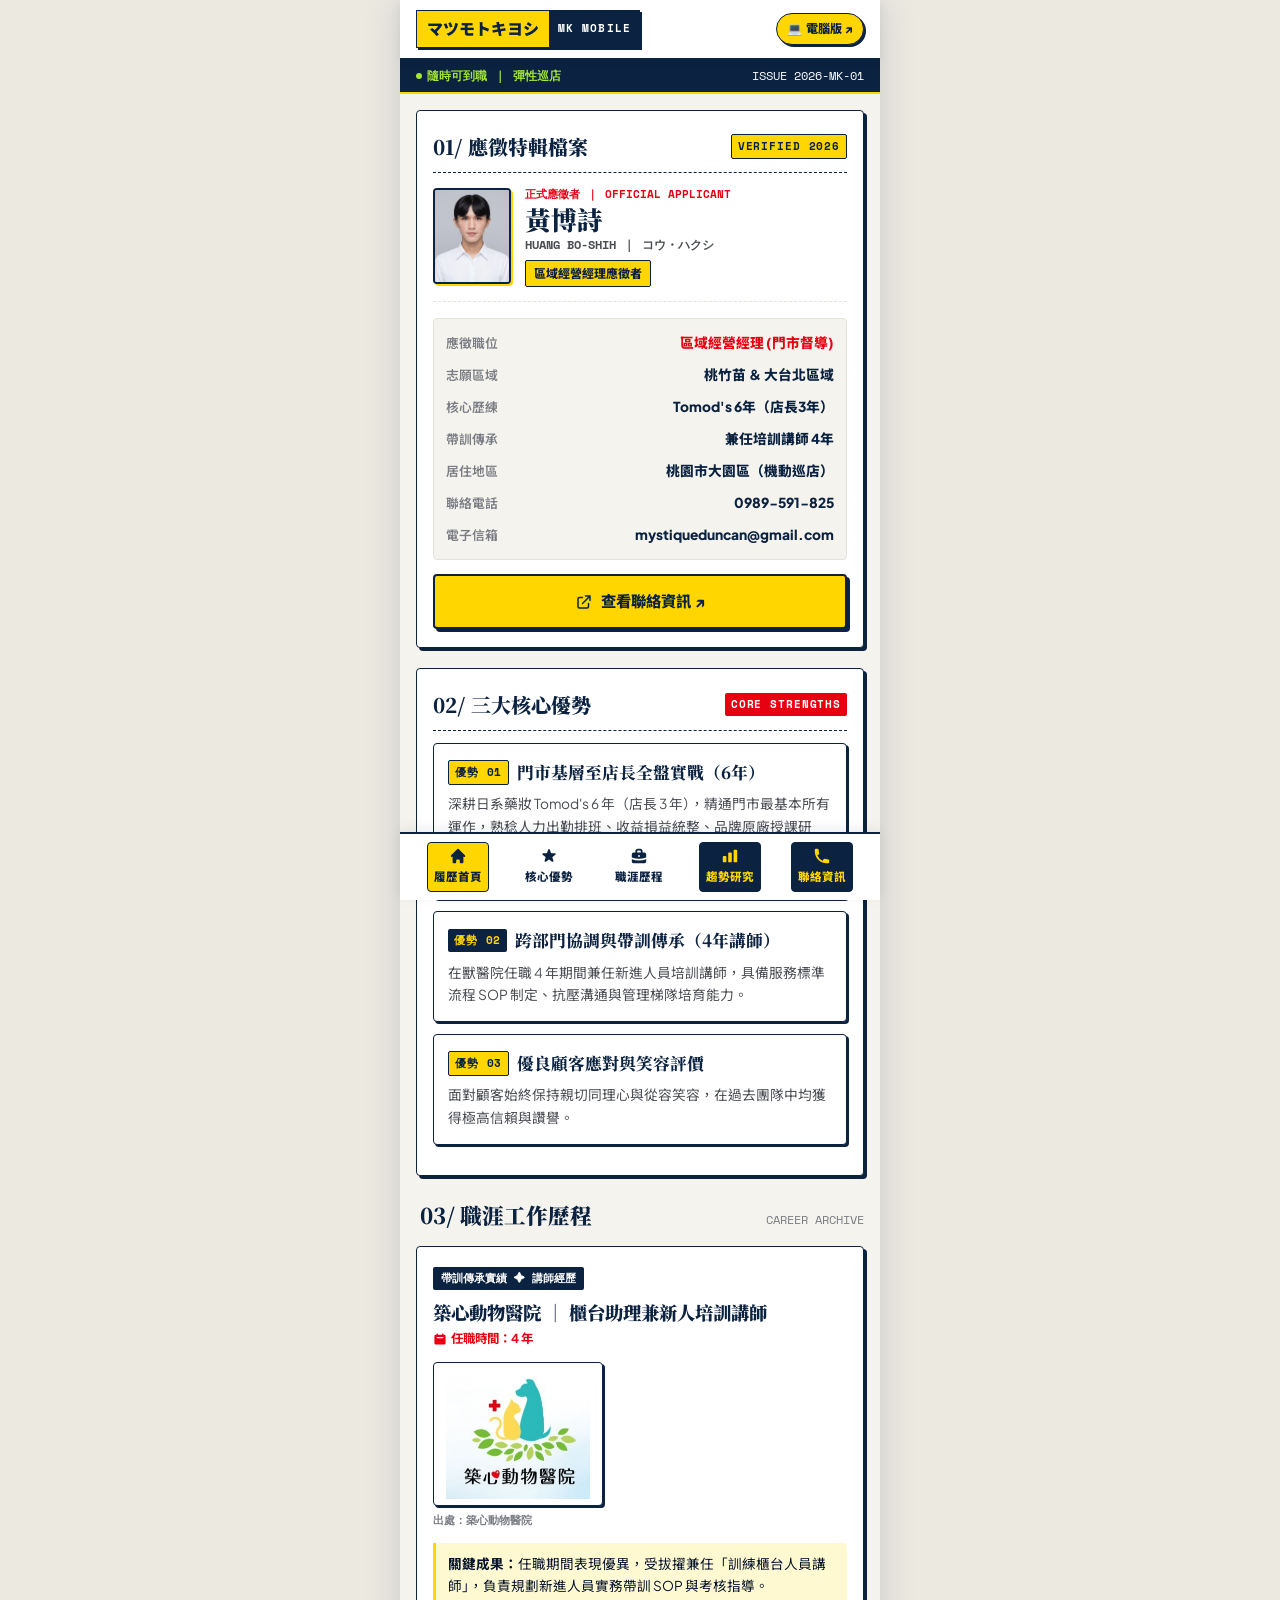
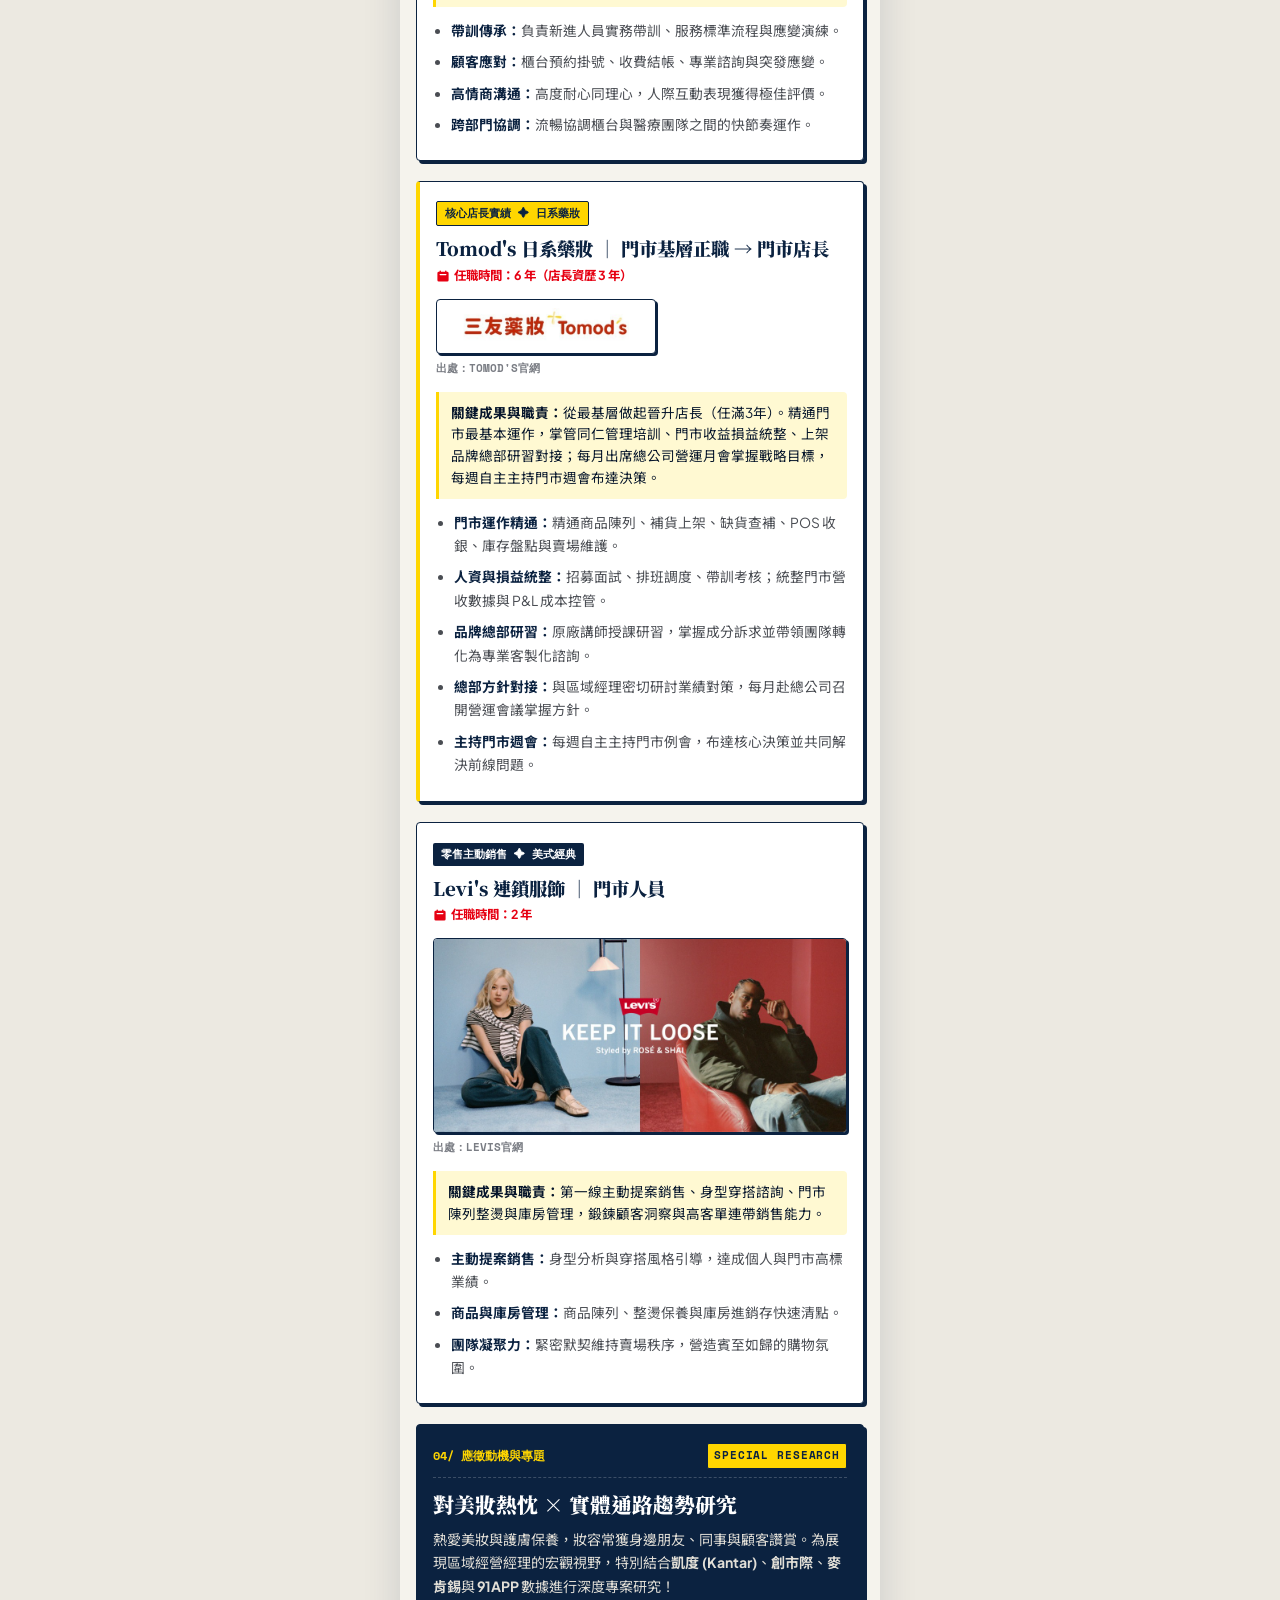
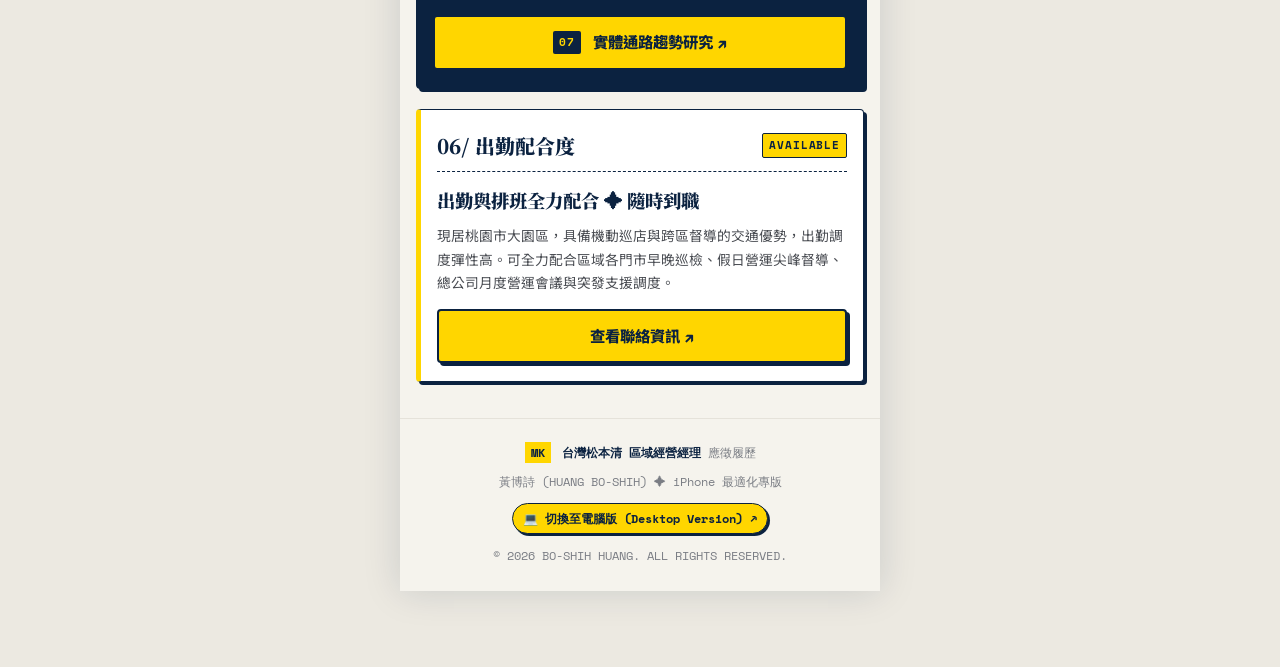
==== mobile/index.html @ 8788df4a "Add Tomod's image with attribution, complete iPhone mobile site with mutual switchers, and full resp" ====
<!DOCTYPE html>
<html lang="zh-TW">
<head>
  <meta charset="UTF-8">
  <meta http-equiv="refresh" content="0; url=../mobile.html">
  <script>window.location.replace('../mobile.html');</script>
  <title>正在轉跳至手機版...</title>
</head>
<body style="font-family: sans-serif; text-align: center; padding-top: 50px;">
  <p>正在前往松本清 區域經營經理 應徵專刊（手機版）...</p>
  <p><a href="../mobile.html">如未自動轉跳請點此</a></p>
</body>
</html>
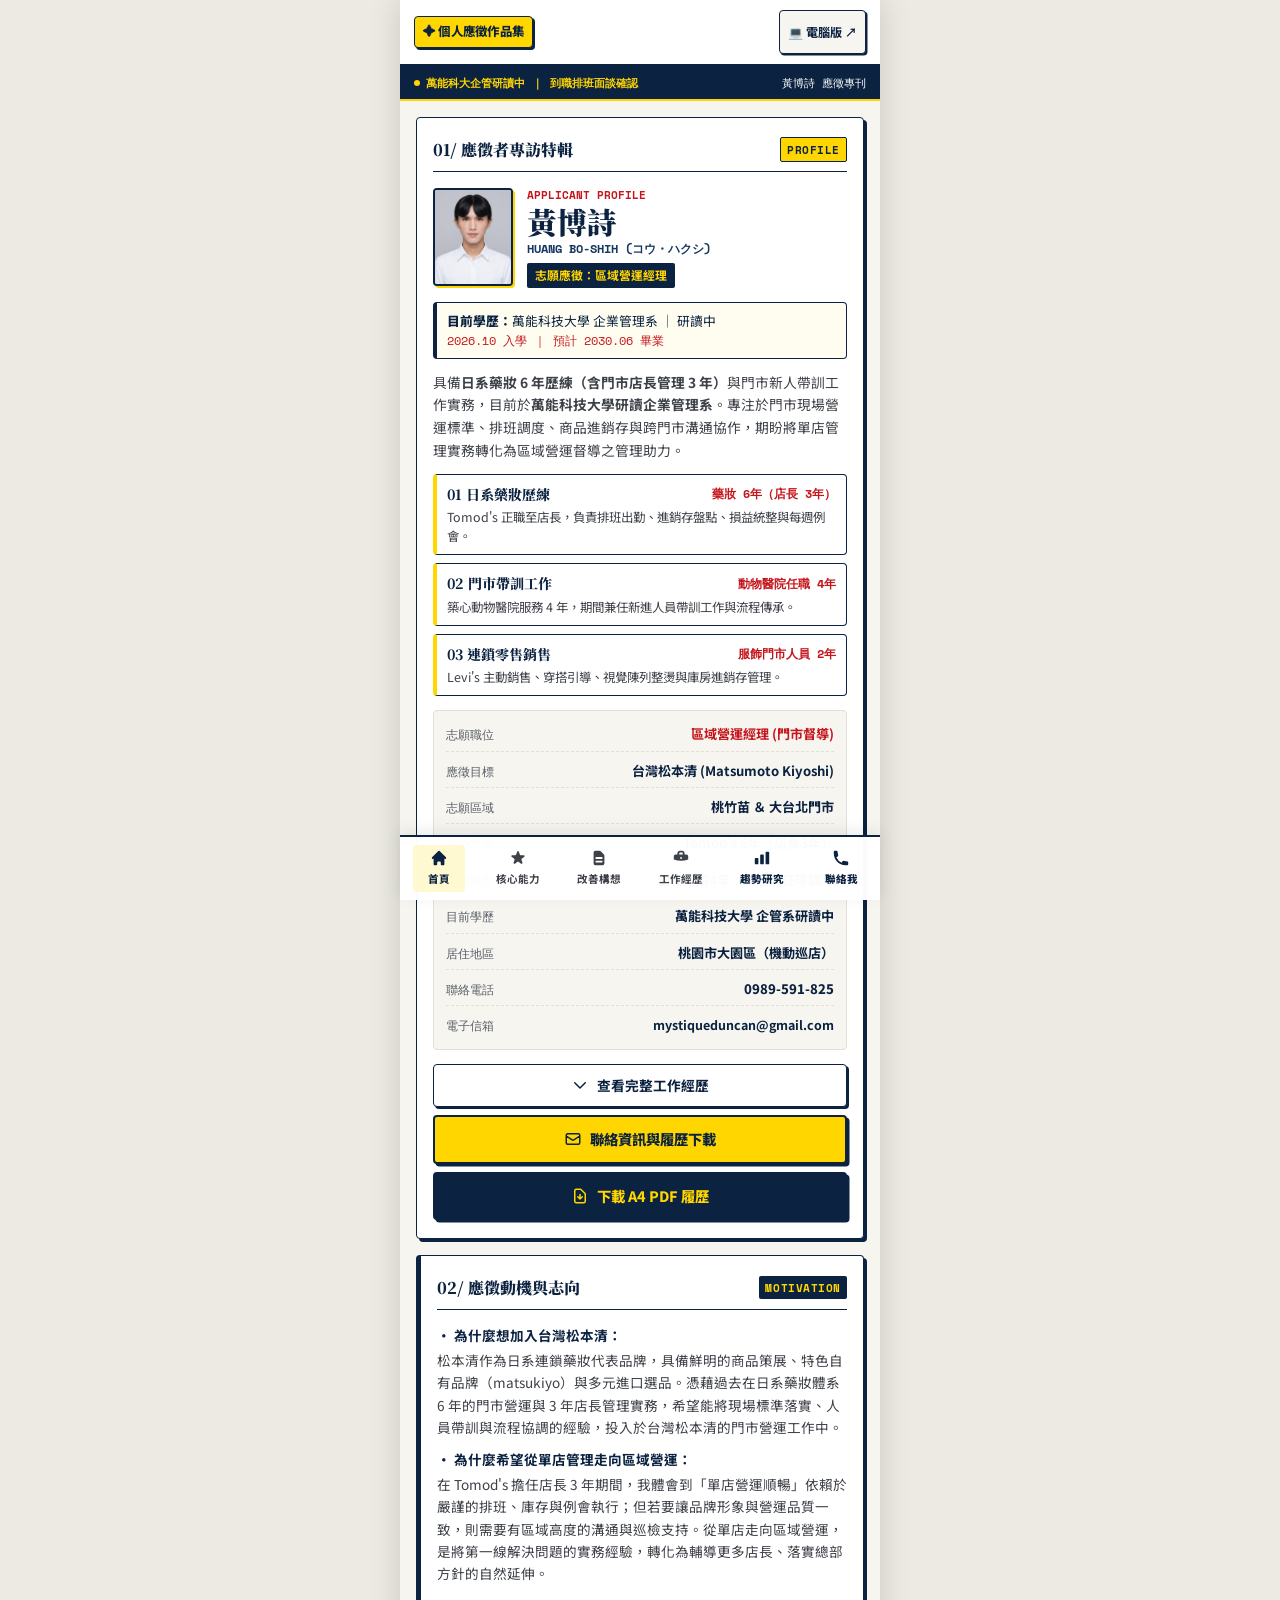
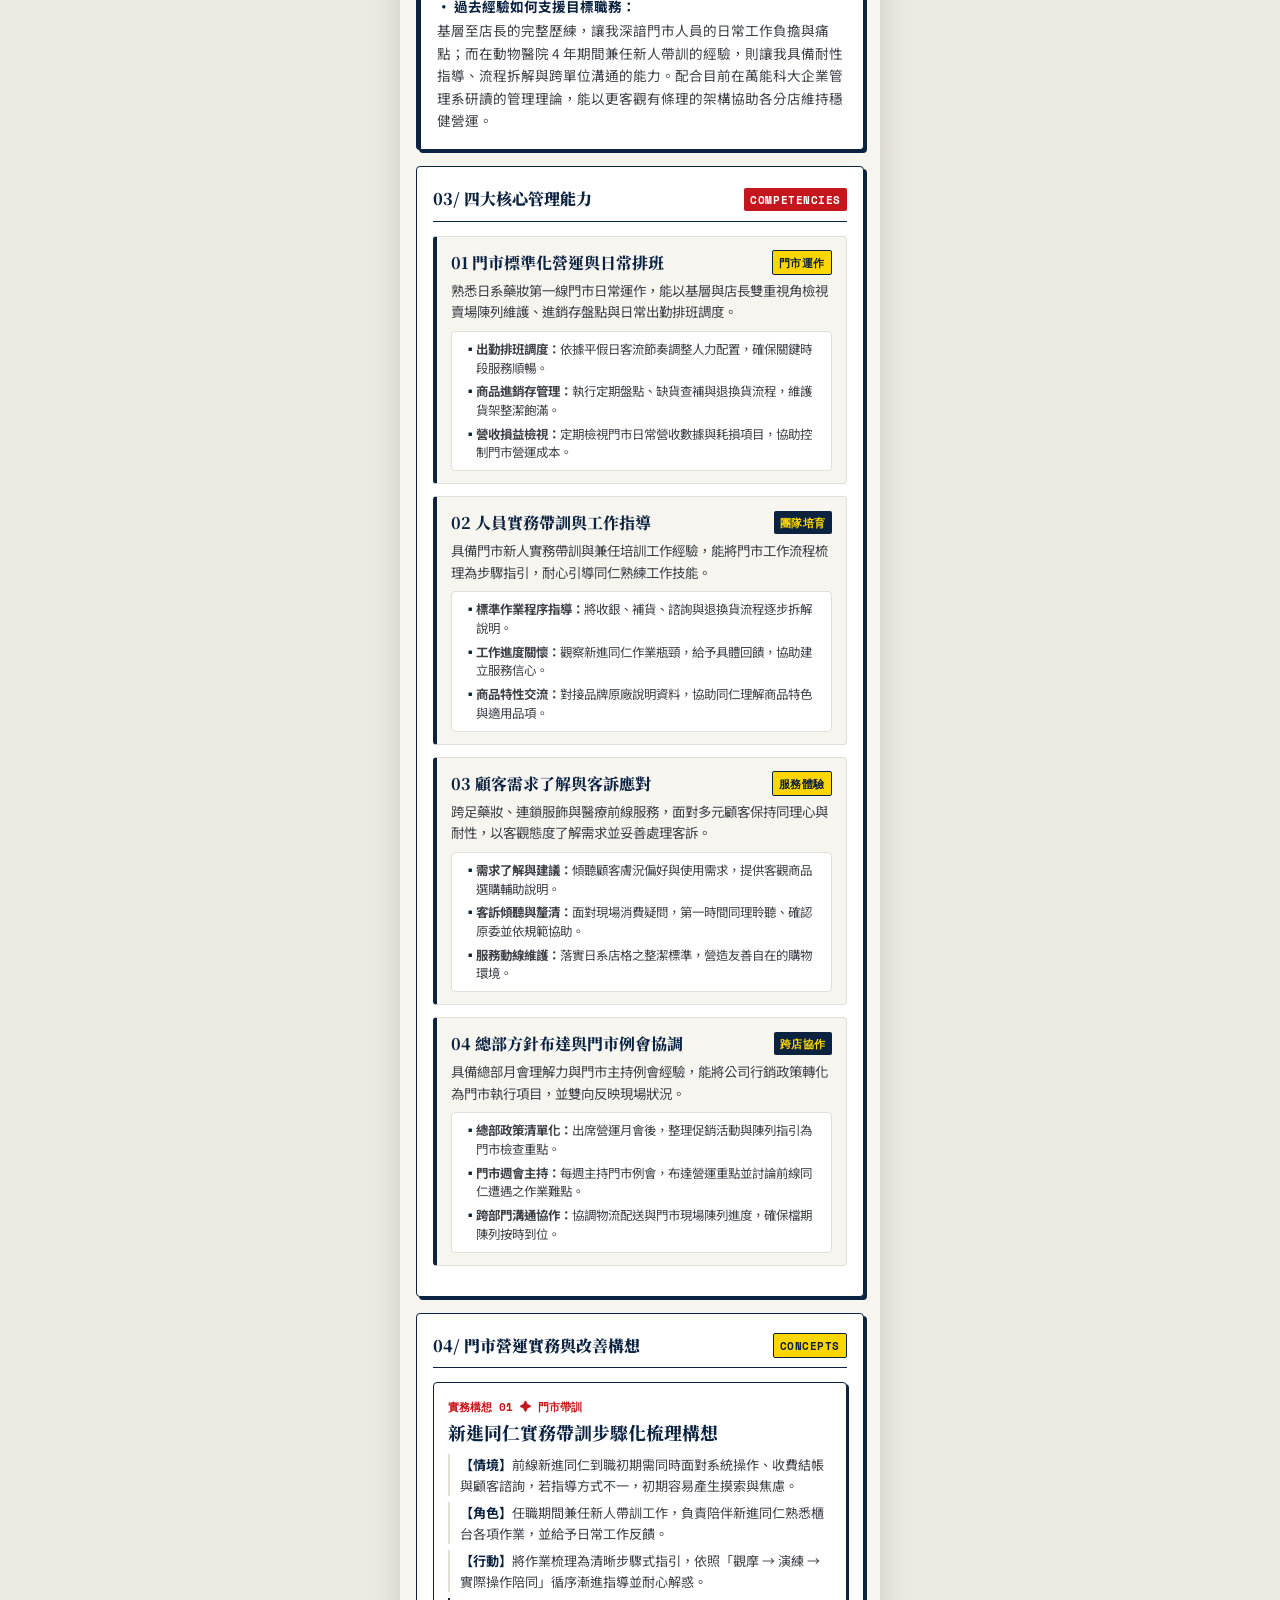
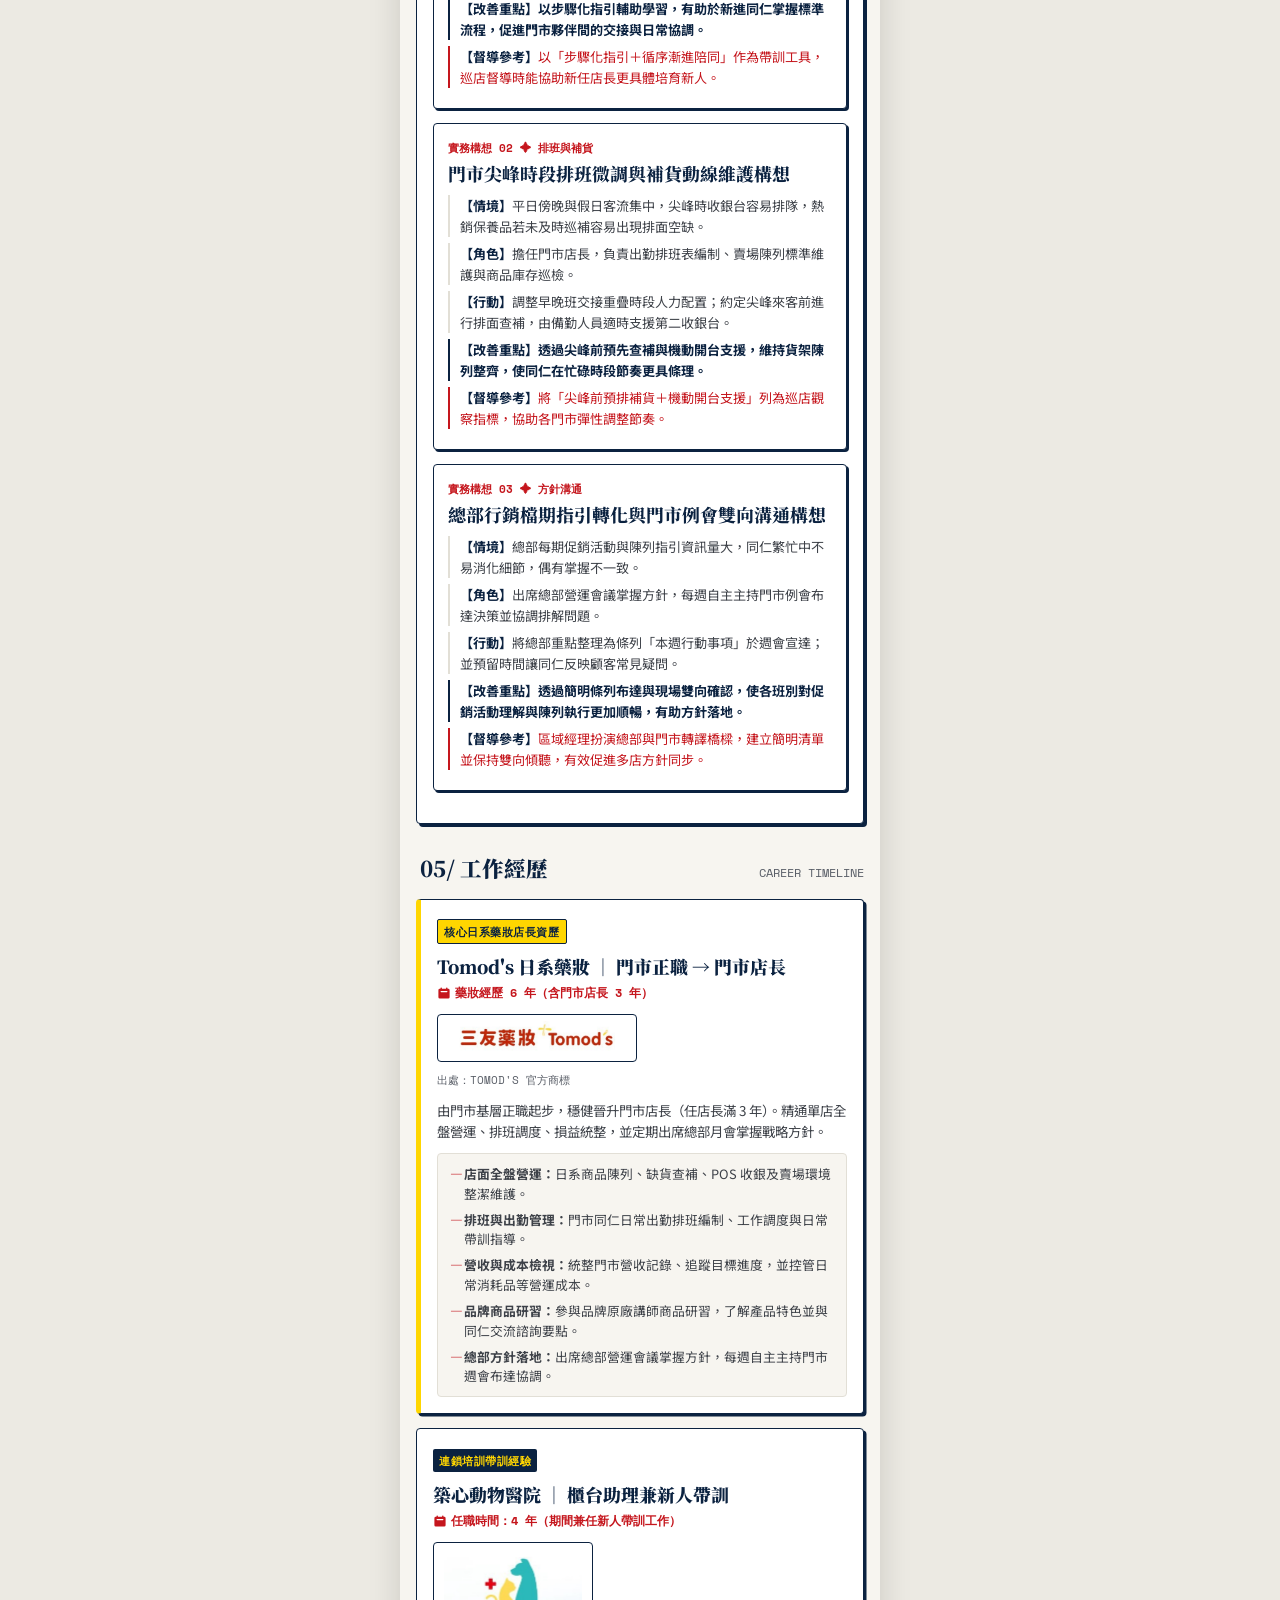
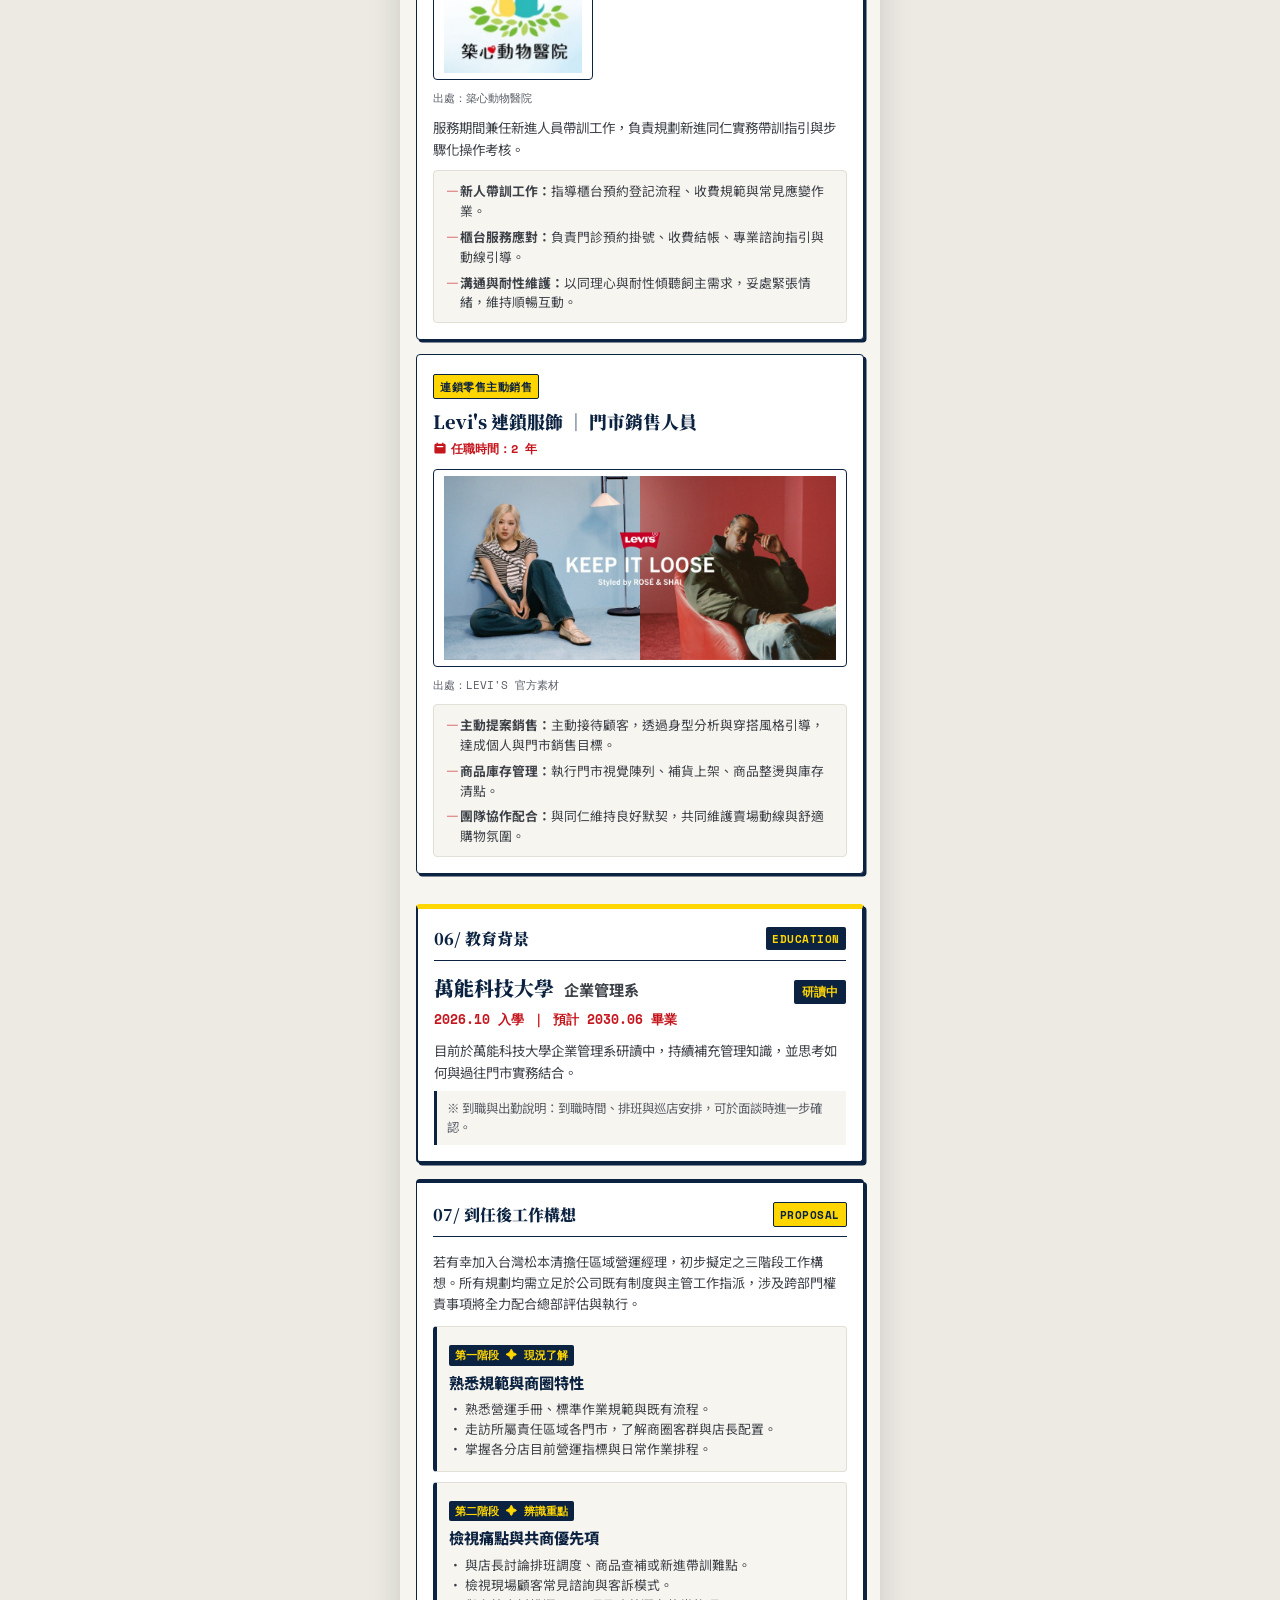
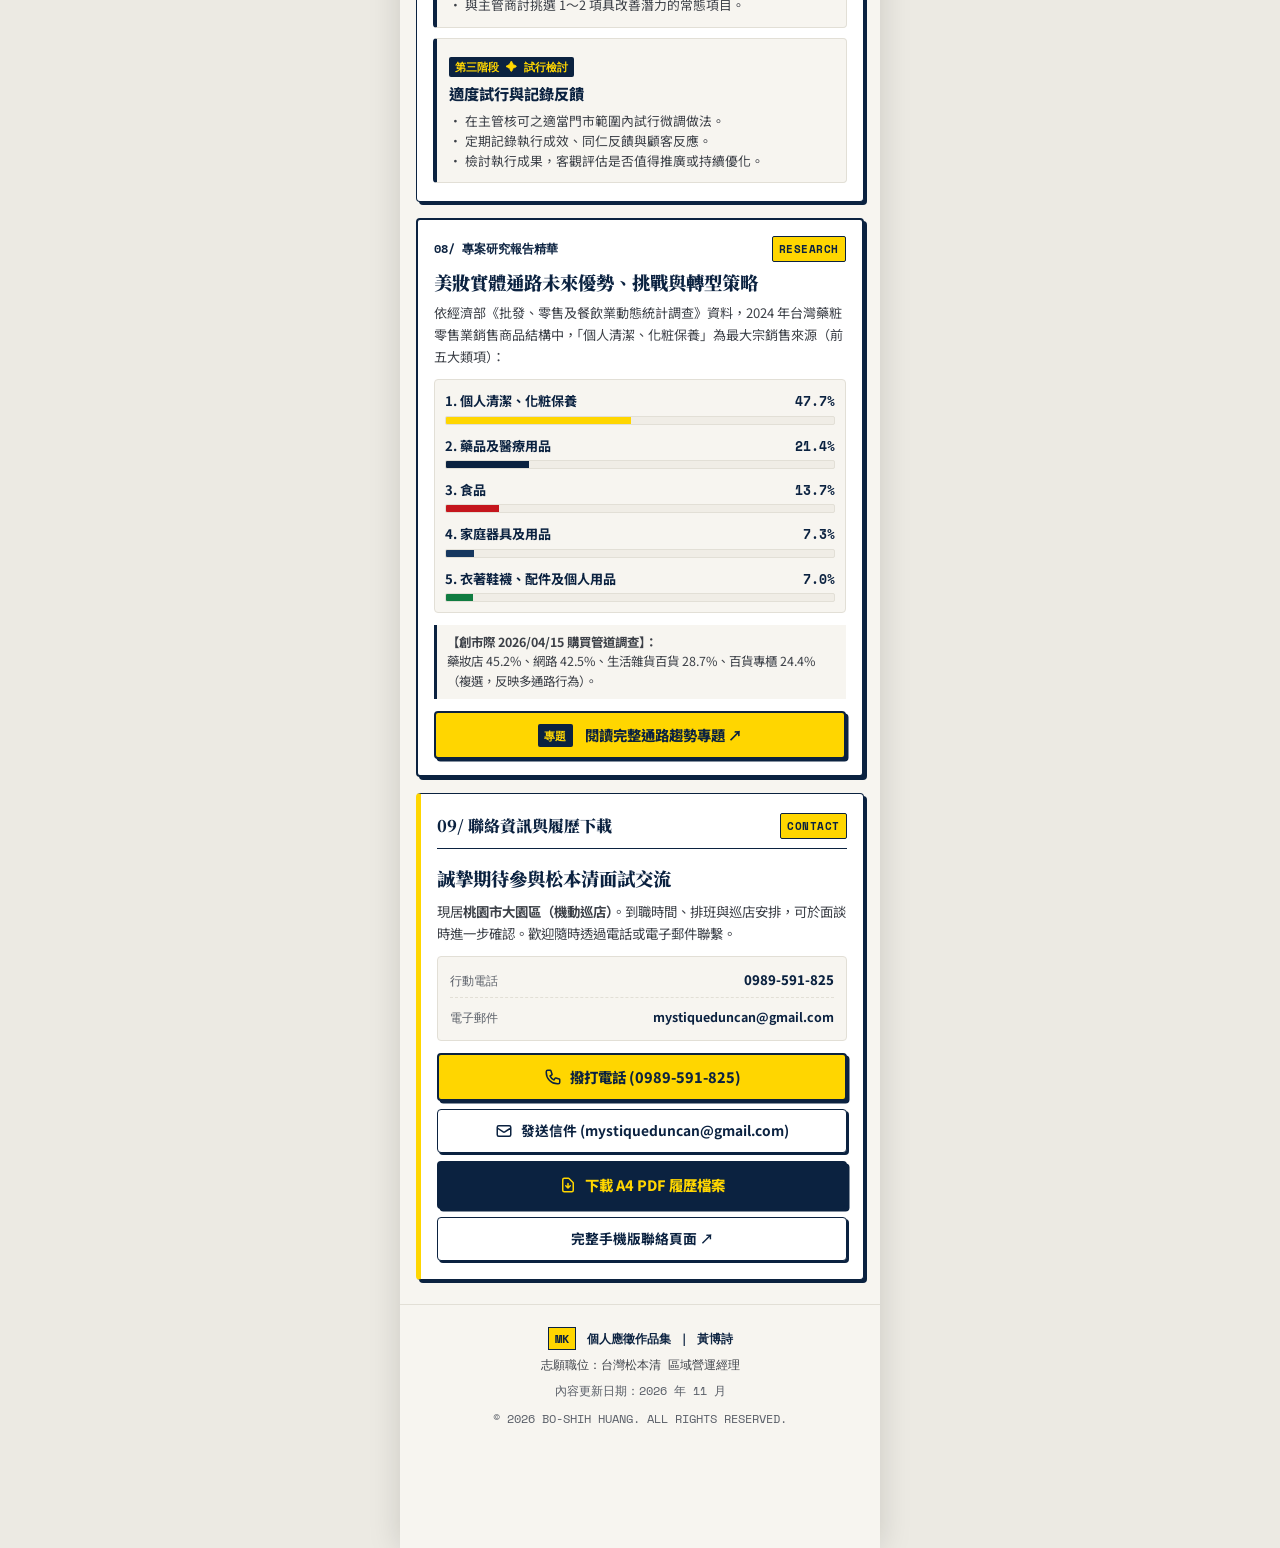
==== commit db9dbfff: "Improve resume site quality with verified facts and responsive audits" ====
--- a/mobile/index.html
+++ b/mobile/index.html
@@ -5,6 +5,8 @@
   <meta http-equiv="refresh" content="0; url=../mobile.html">
   <script>window.location.replace('../mobile.html');</script>
   <title>正在轉跳至手機版...</title>
+  <meta name="viewport" content="width=device-width, initial-scale=1.0">
+  <meta name="robots" content="noindex,follow">
 </head>
 <body style="font-family: sans-serif; text-align: center; padding-top: 50px;">
   <p>正在前往松本清 區域經營經理 應徵專刊（手機版）...</p>
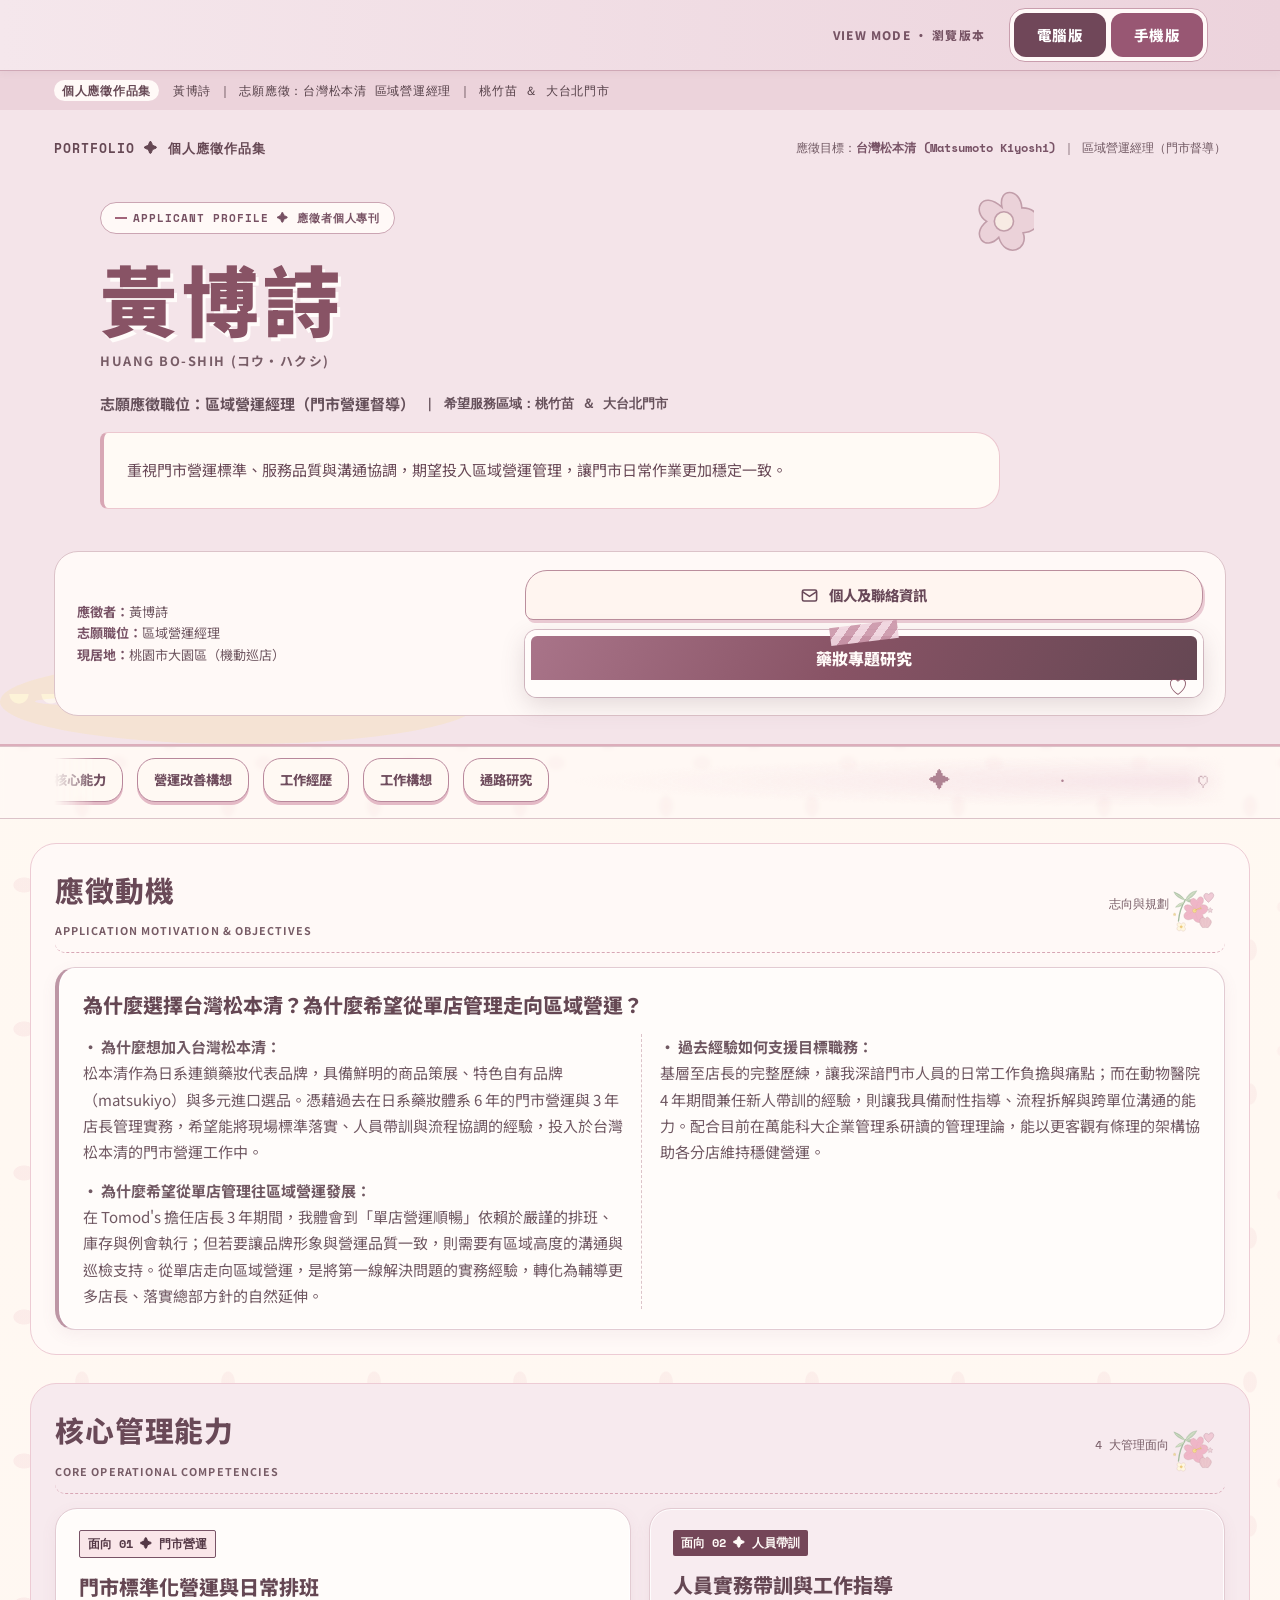
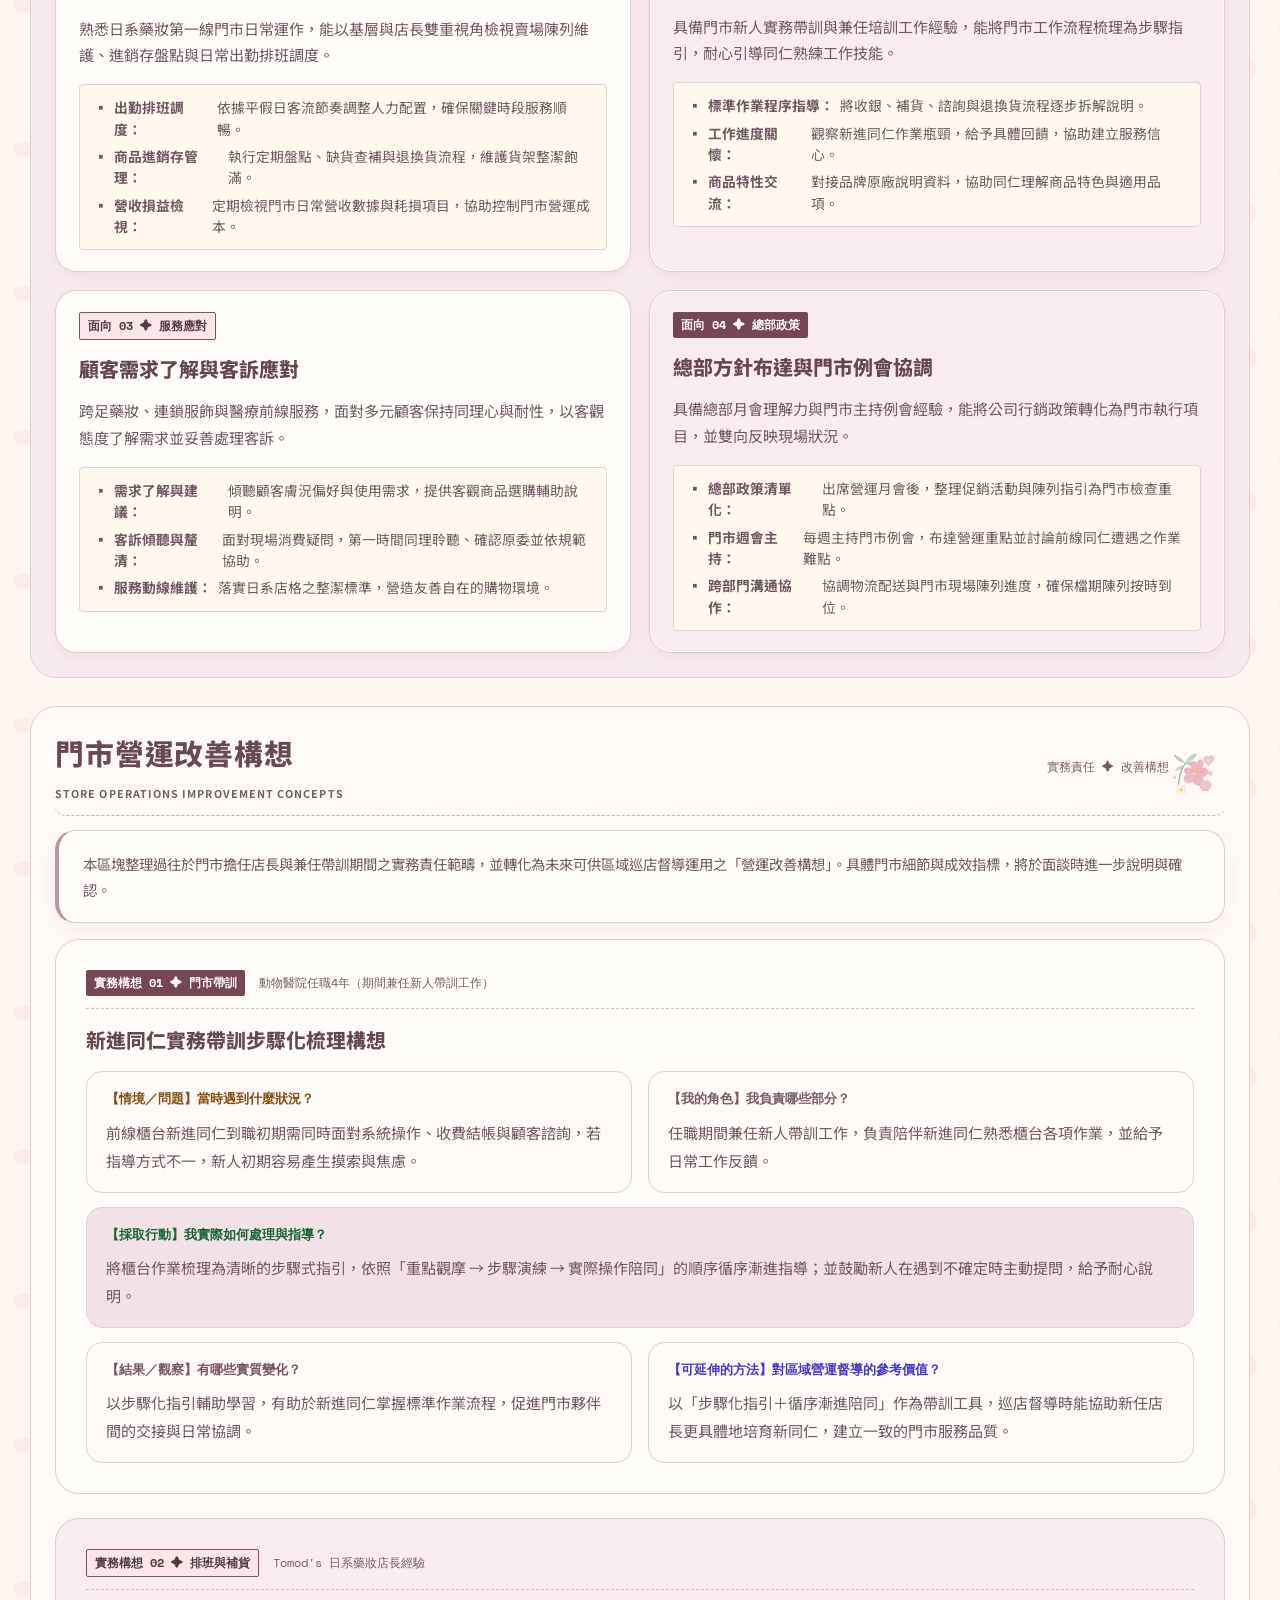
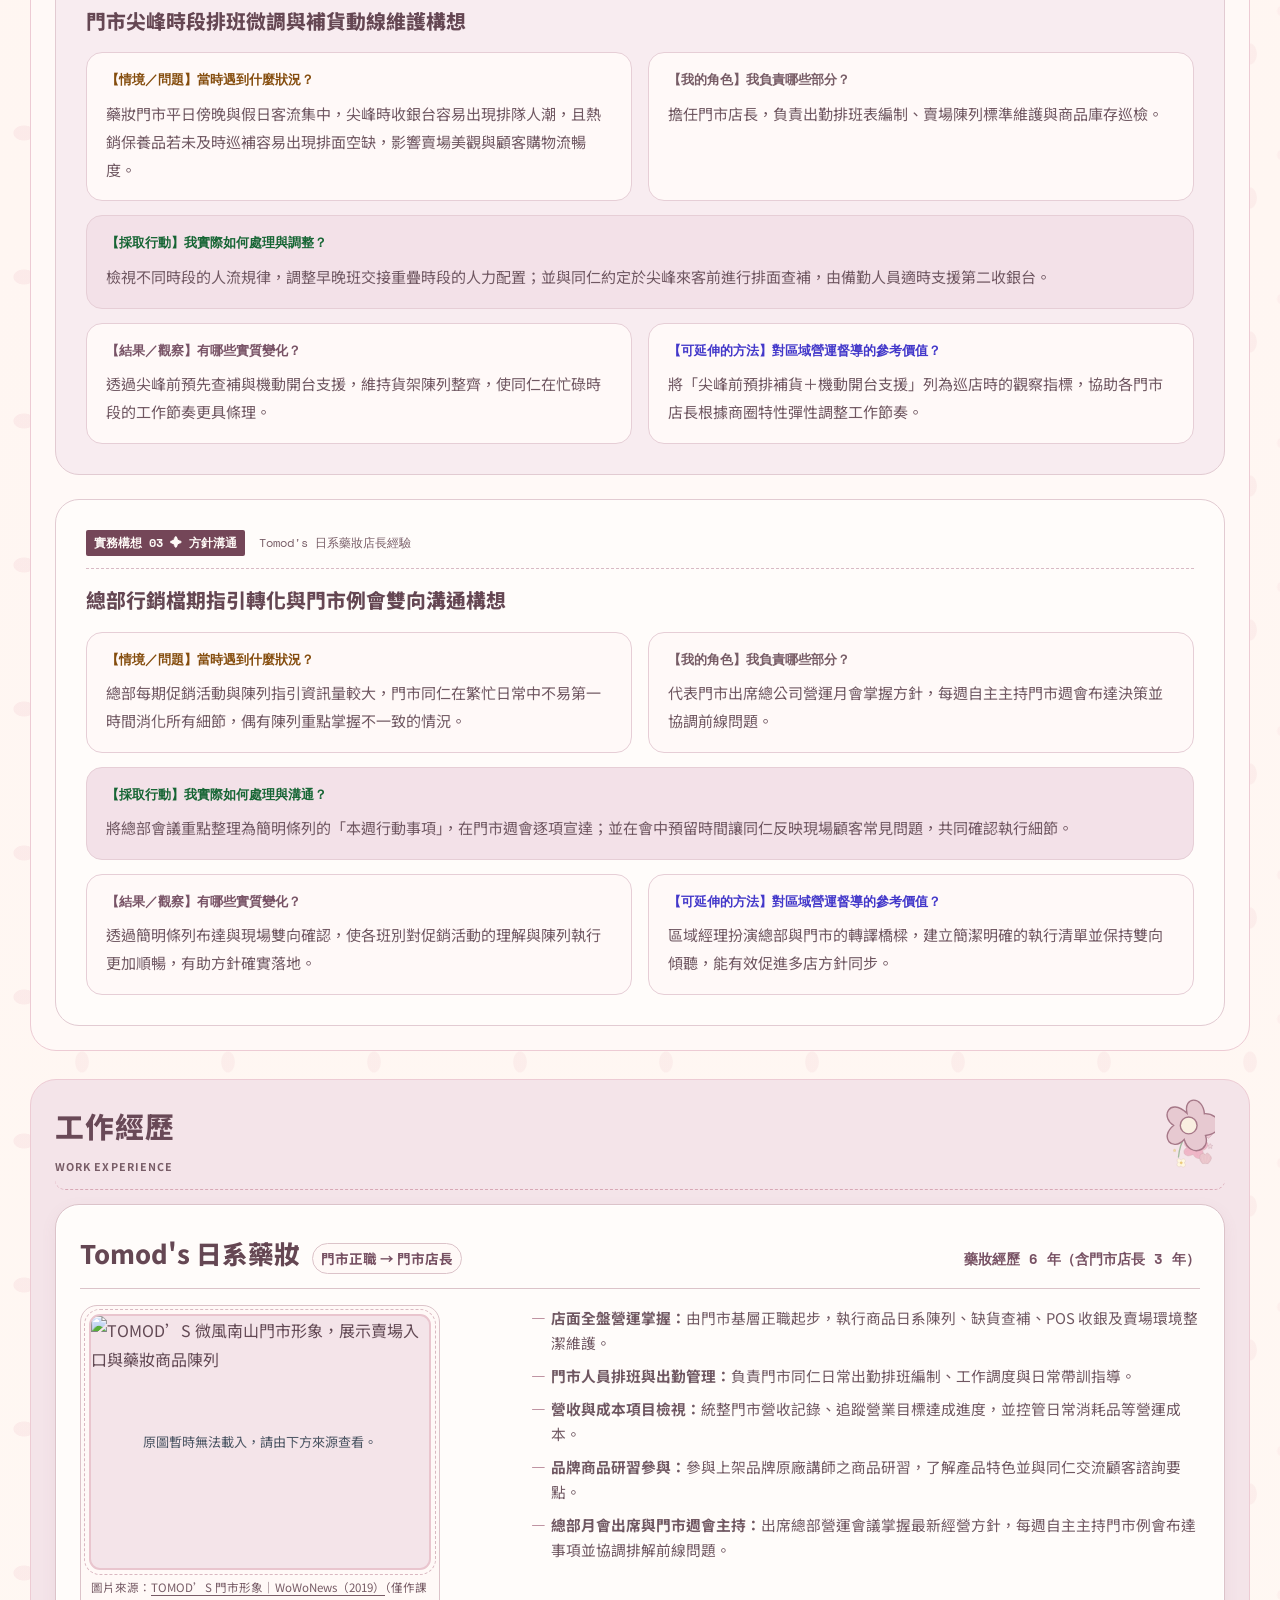
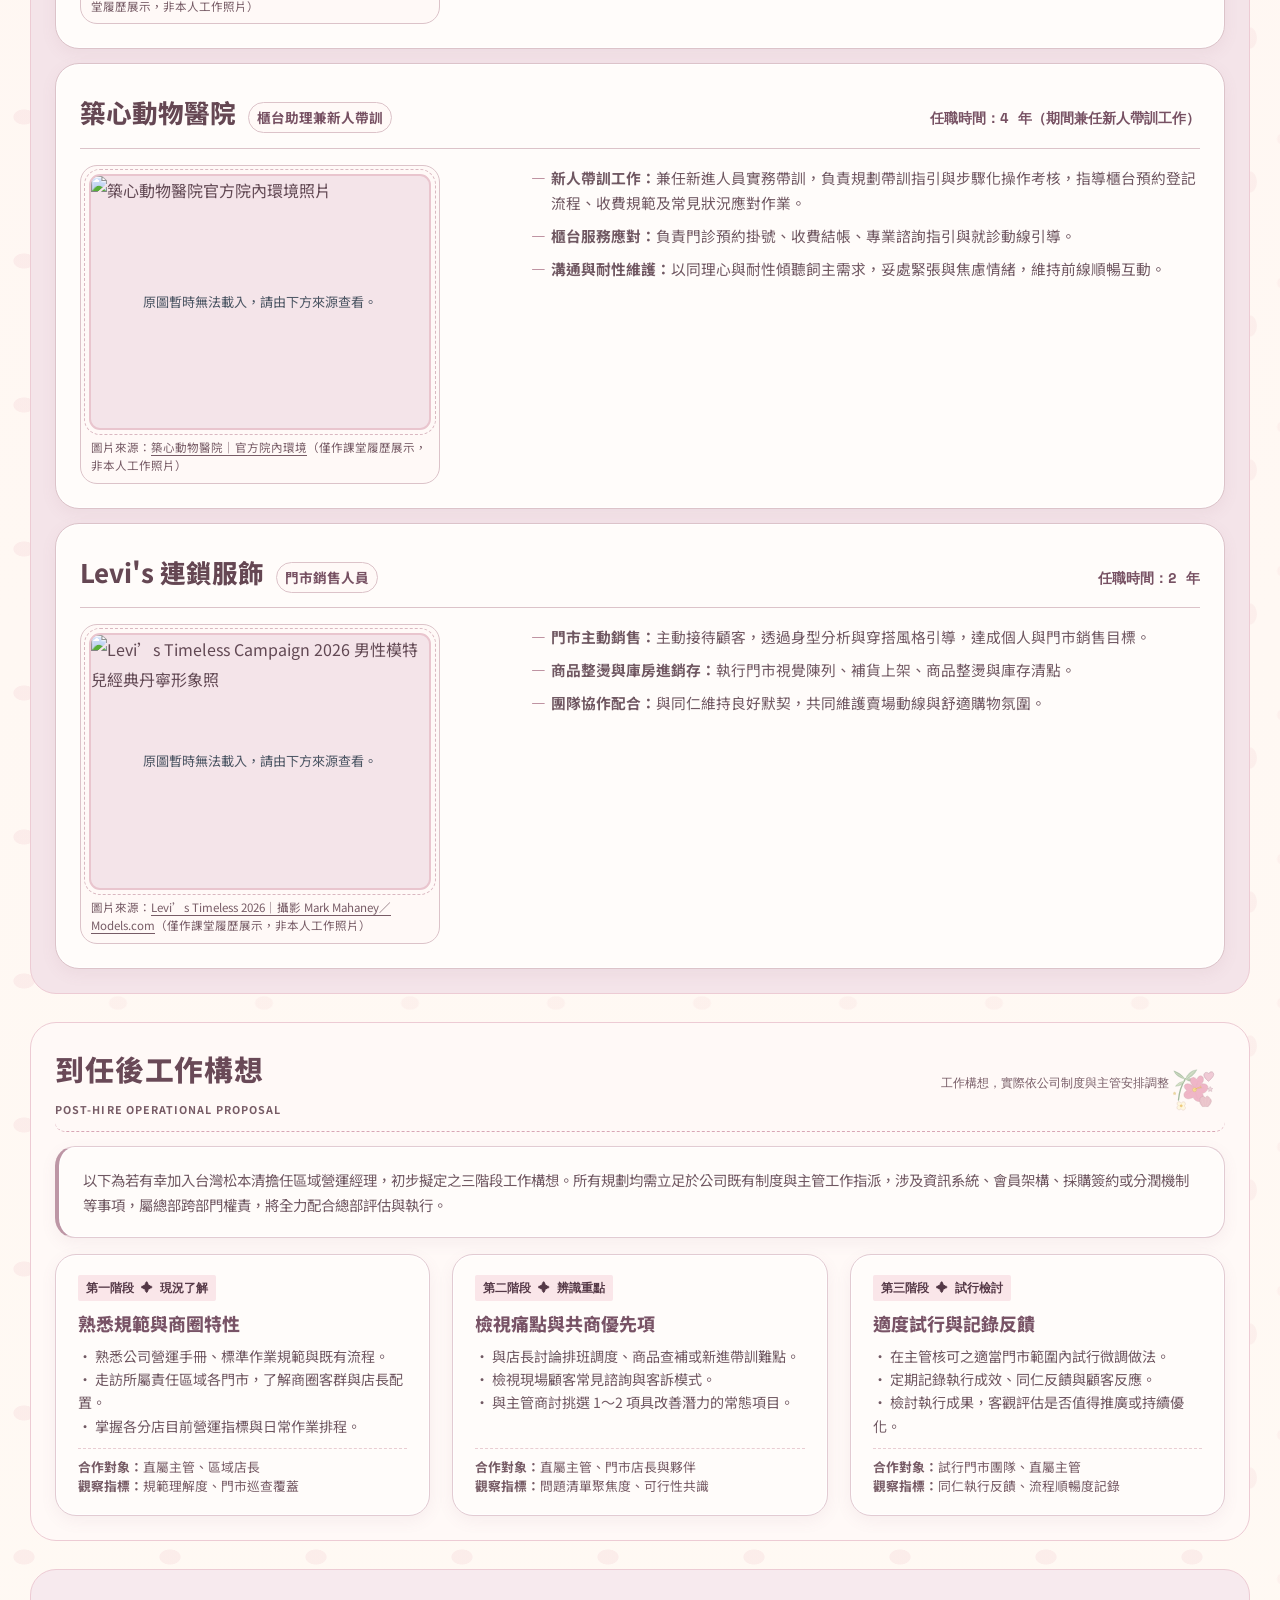
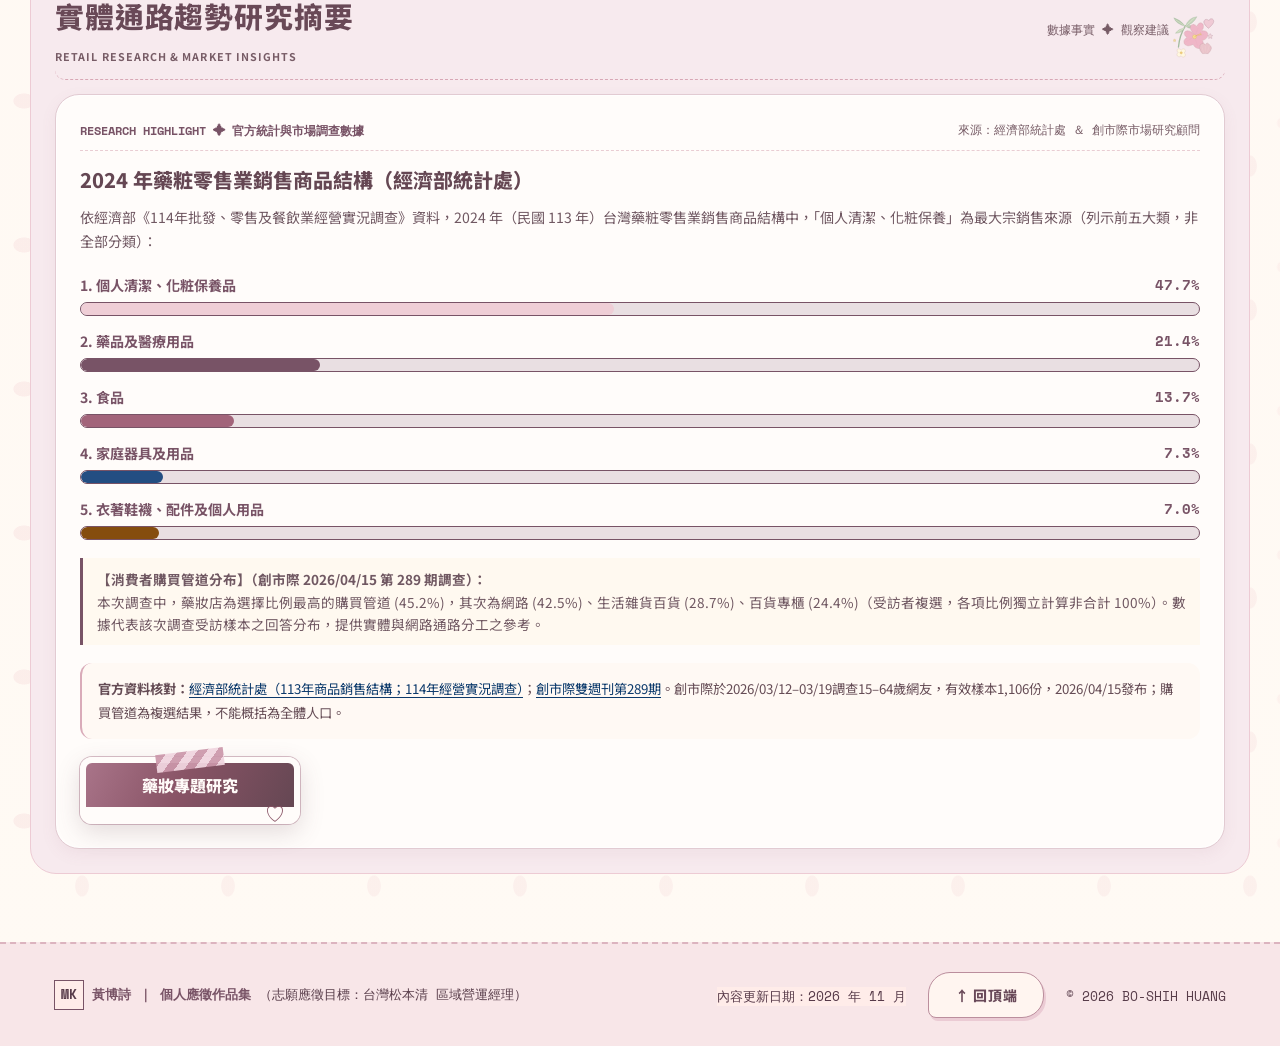
==== commit 8f893a04: "Keep floral favicon consistent across page navigation: mobile/index.html" ====
--- a/mobile/index.html
+++ b/mobile/index.html
@@ -2,6 +2,7 @@
 <html lang="zh-TW">
 <head>
   <meta charset="UTF-8">
+  <link rel="icon" href="../assets/favicon.svg" type="image/svg+xml">
   <meta http-equiv="refresh" content="0; url=../mobile.html">
   <script>window.location.replace('../mobile.html');</script>
   <title>正在轉跳至手機版...</title>
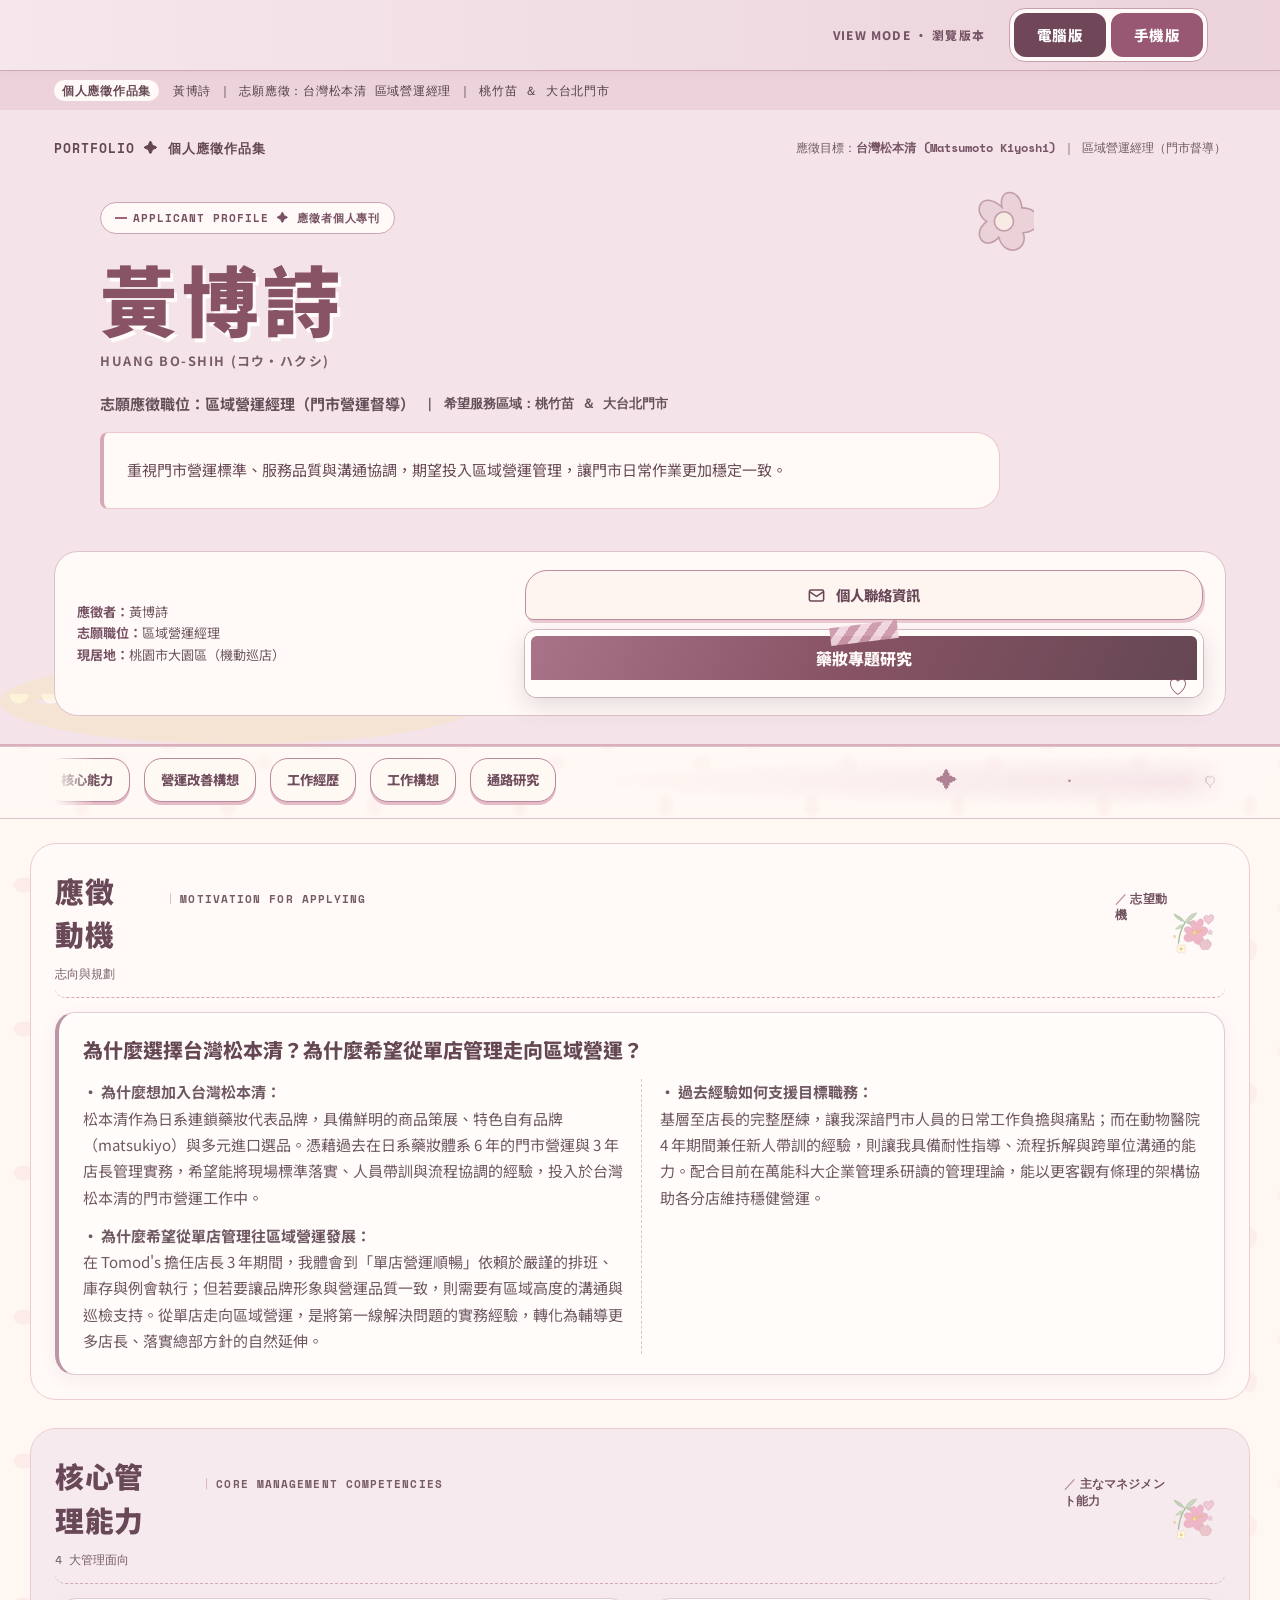
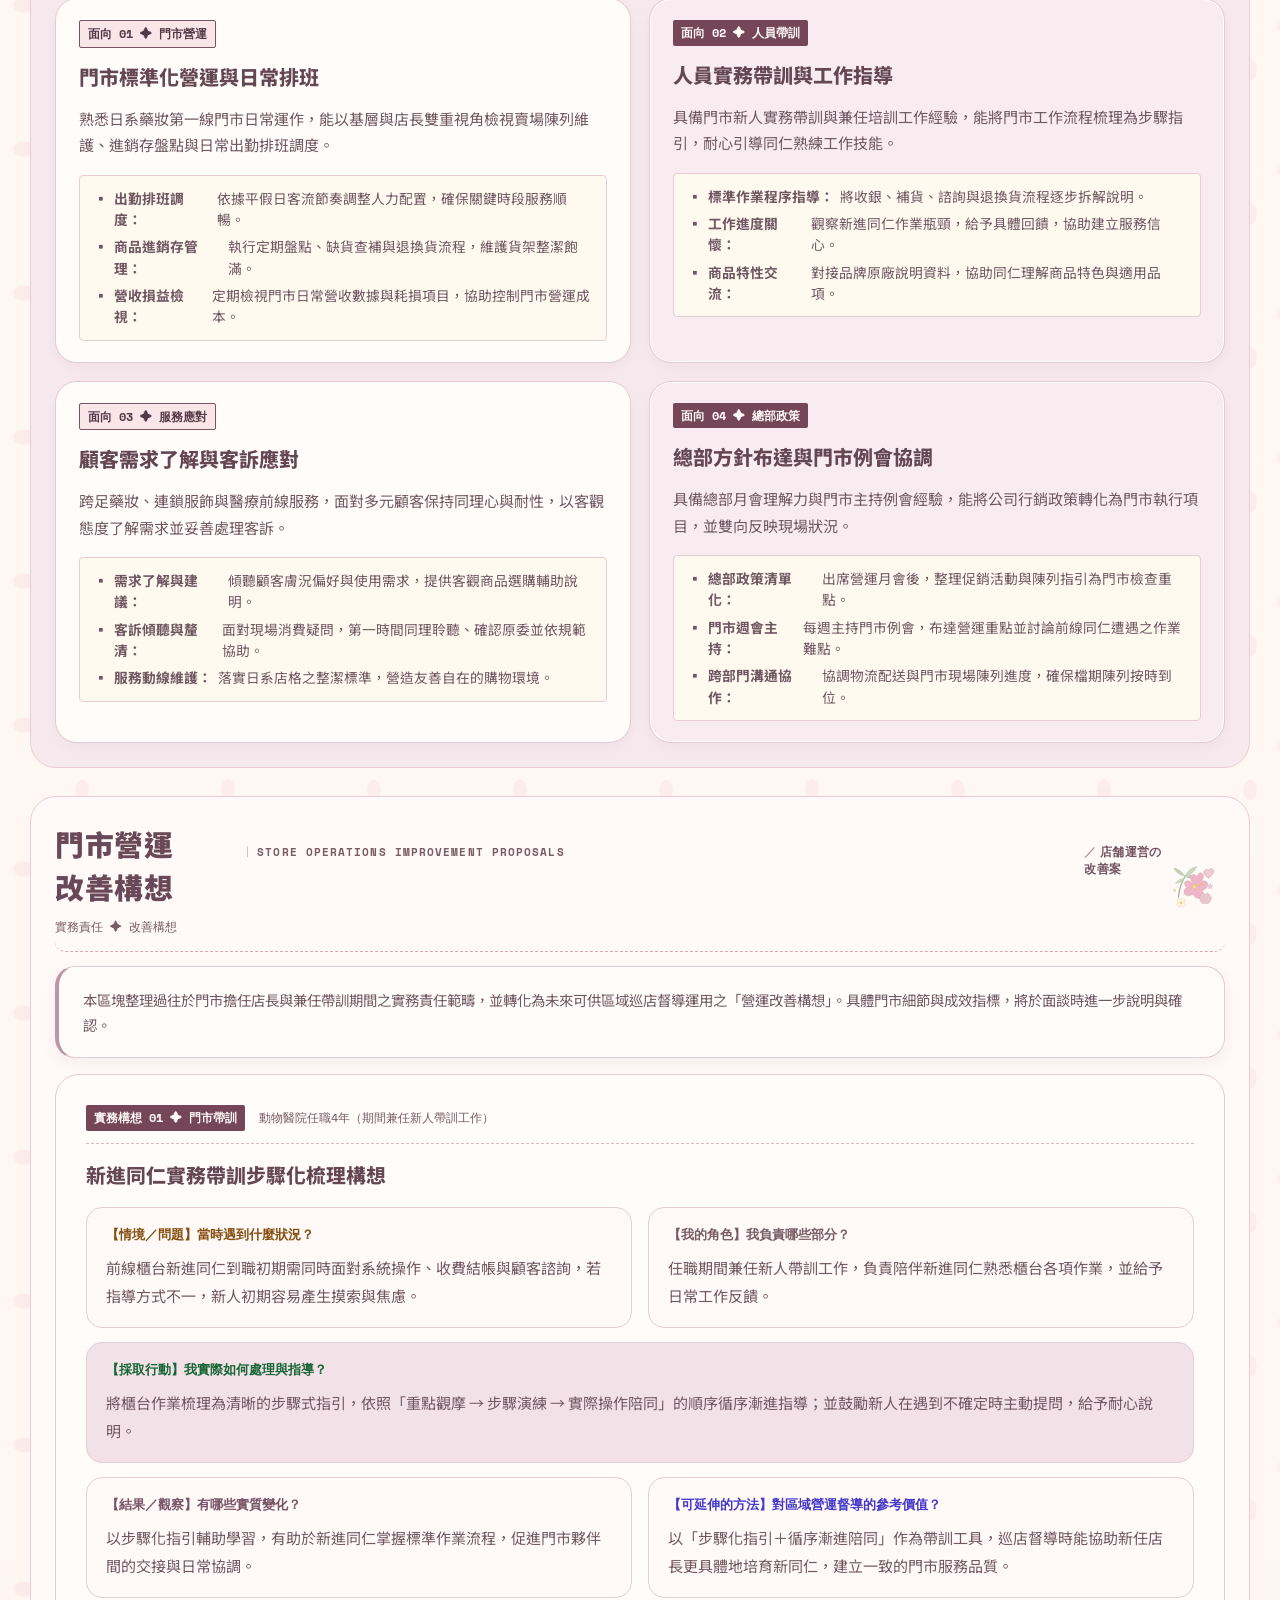
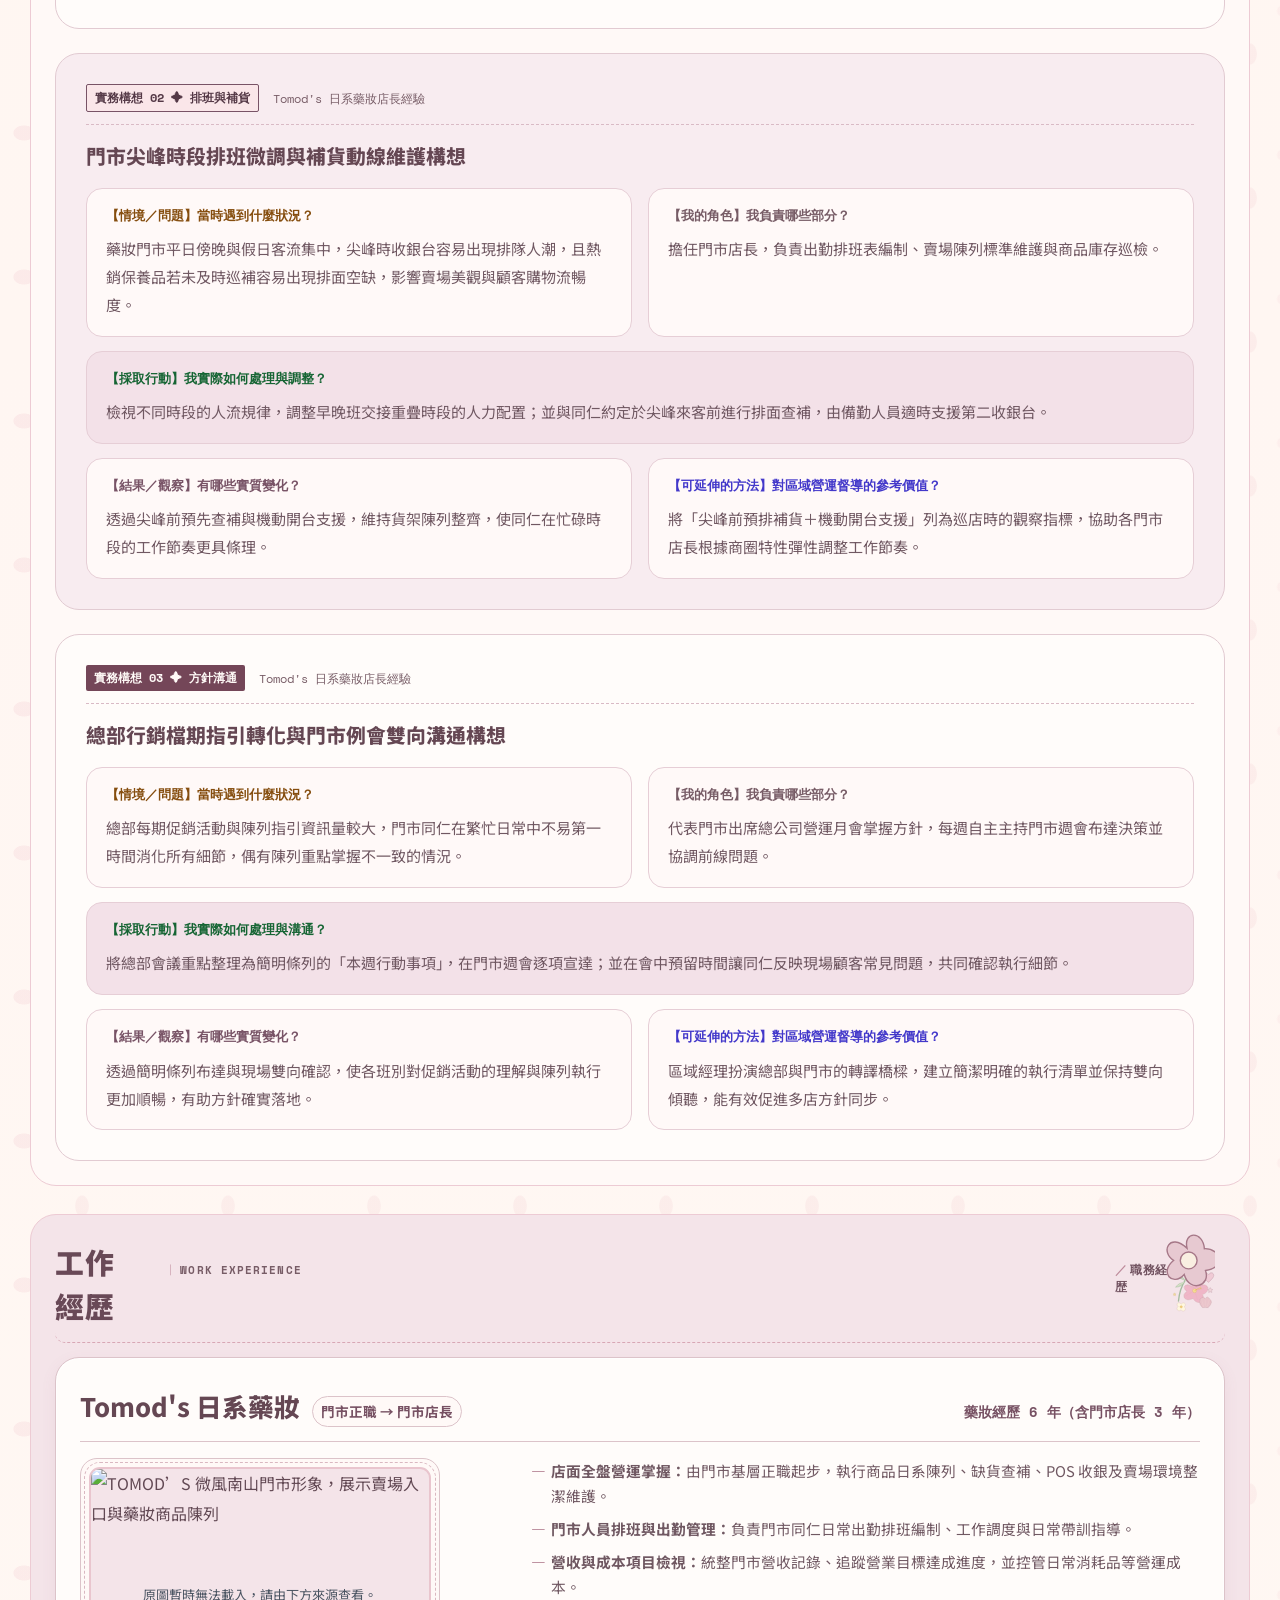
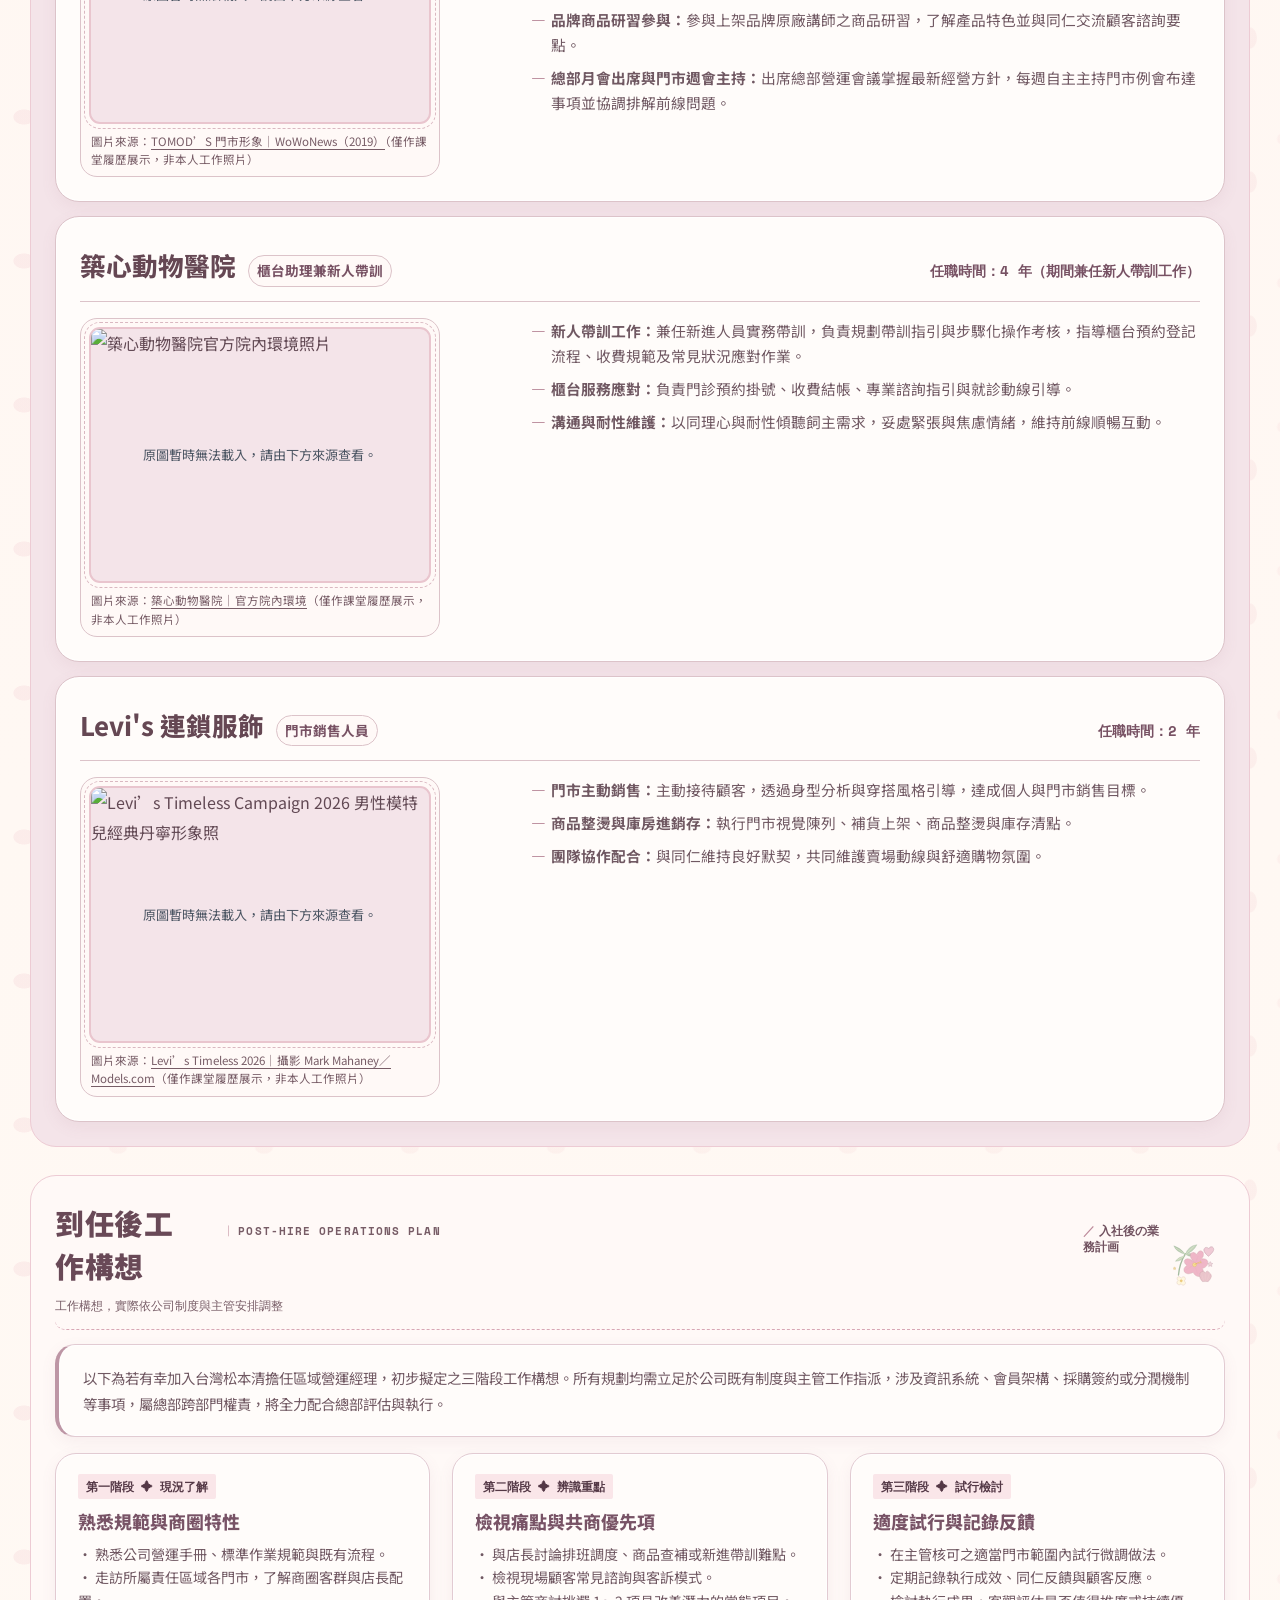
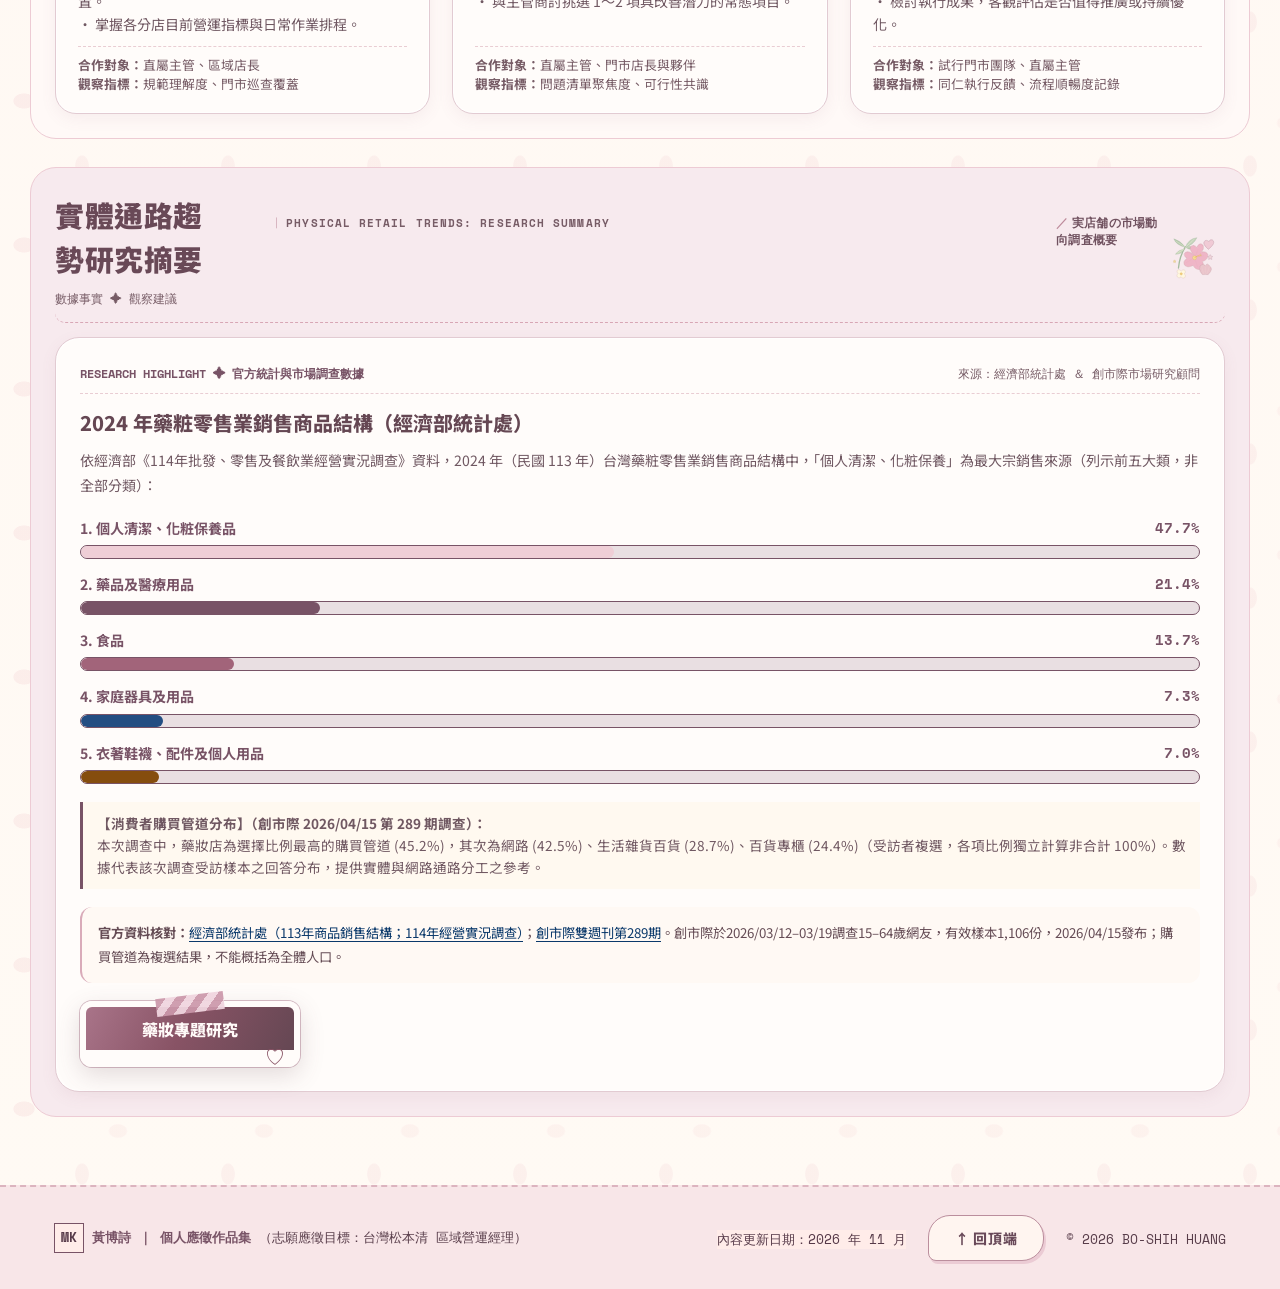
==== commit 8d87374b: "Point page favicon to fresh floral asset: mobile/index.html" ====
--- a/mobile/index.html
+++ b/mobile/index.html
@@ -2,7 +2,7 @@
 <html lang="zh-TW">
 <head>
   <meta charset="UTF-8">
-  <link rel="icon" href="../assets/favicon.svg" type="image/svg+xml">
+  <link rel="icon" href="../assets/favicon-floral-20261114.svg" type="image/svg+xml">
   <meta http-equiv="refresh" content="0; url=../mobile.html">
   <script>window.location.replace('../mobile.html');</script>
   <title>正在轉跳至手機版...</title>
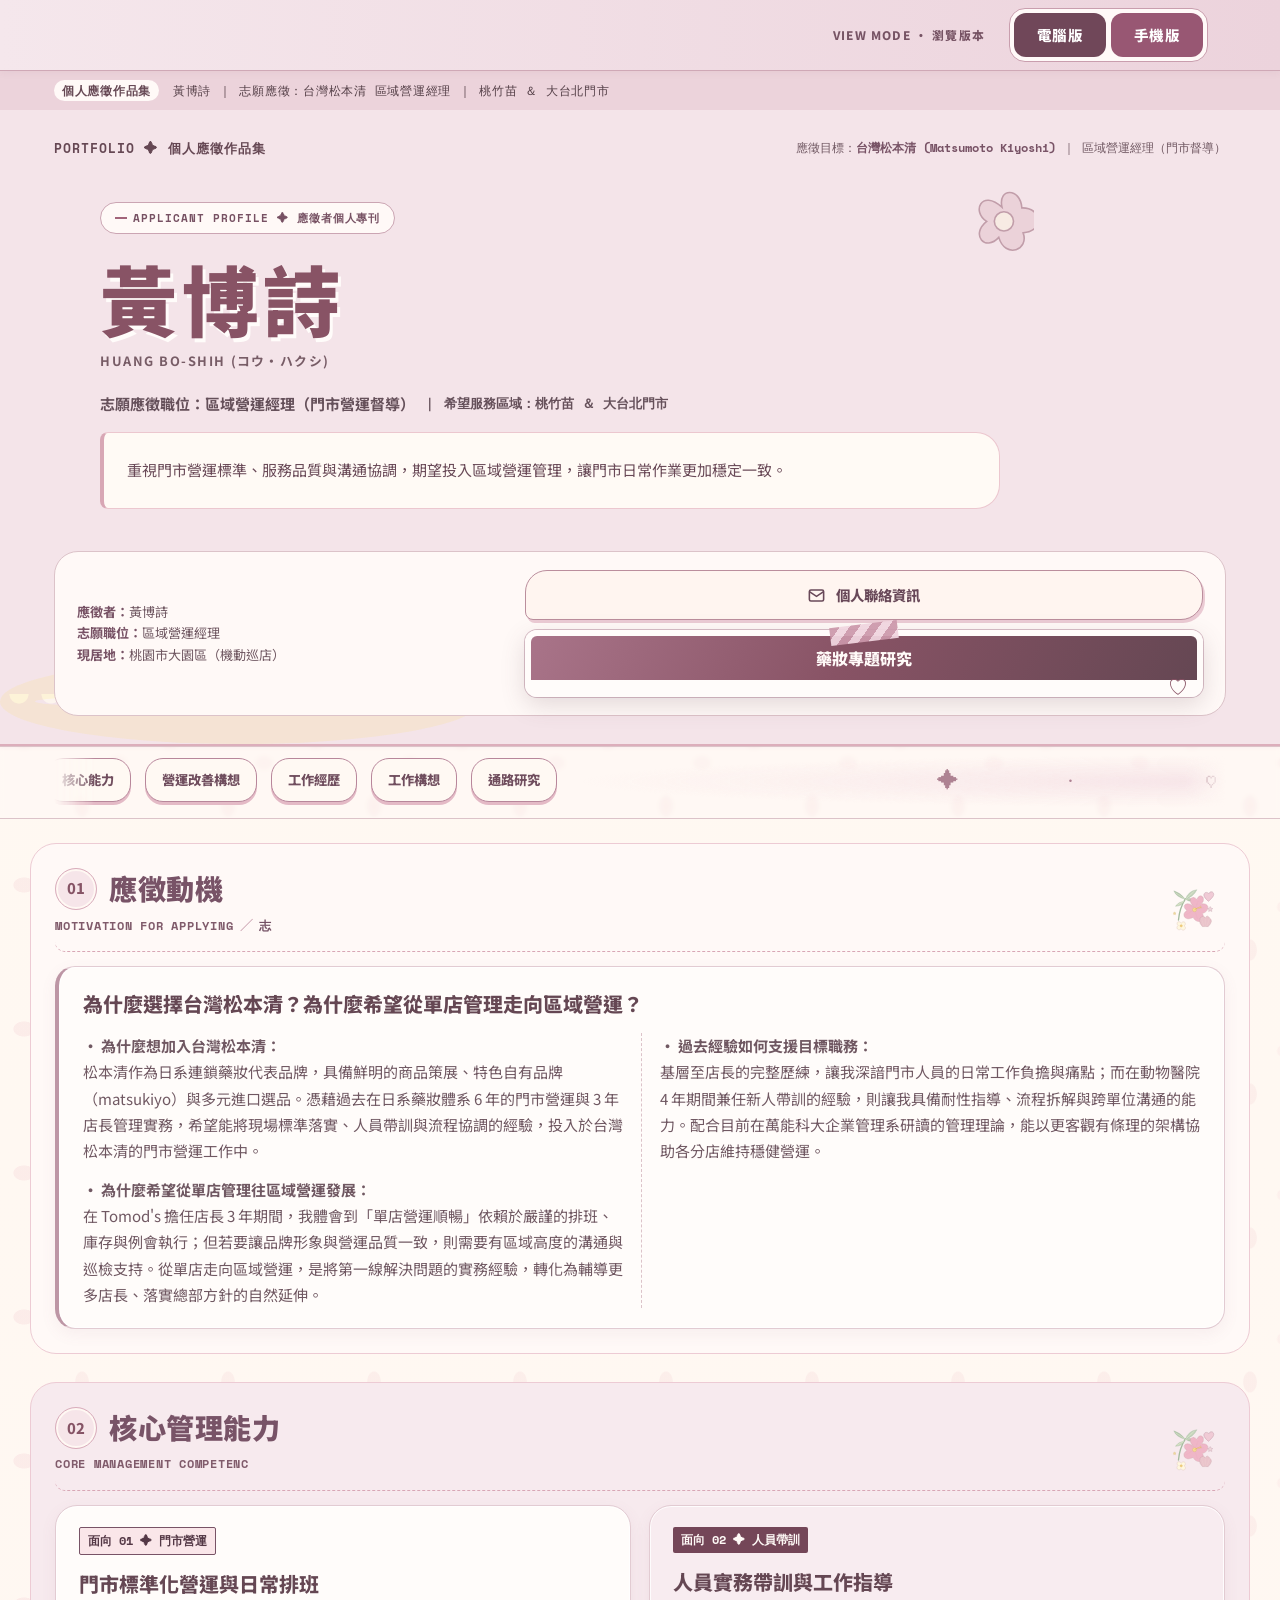
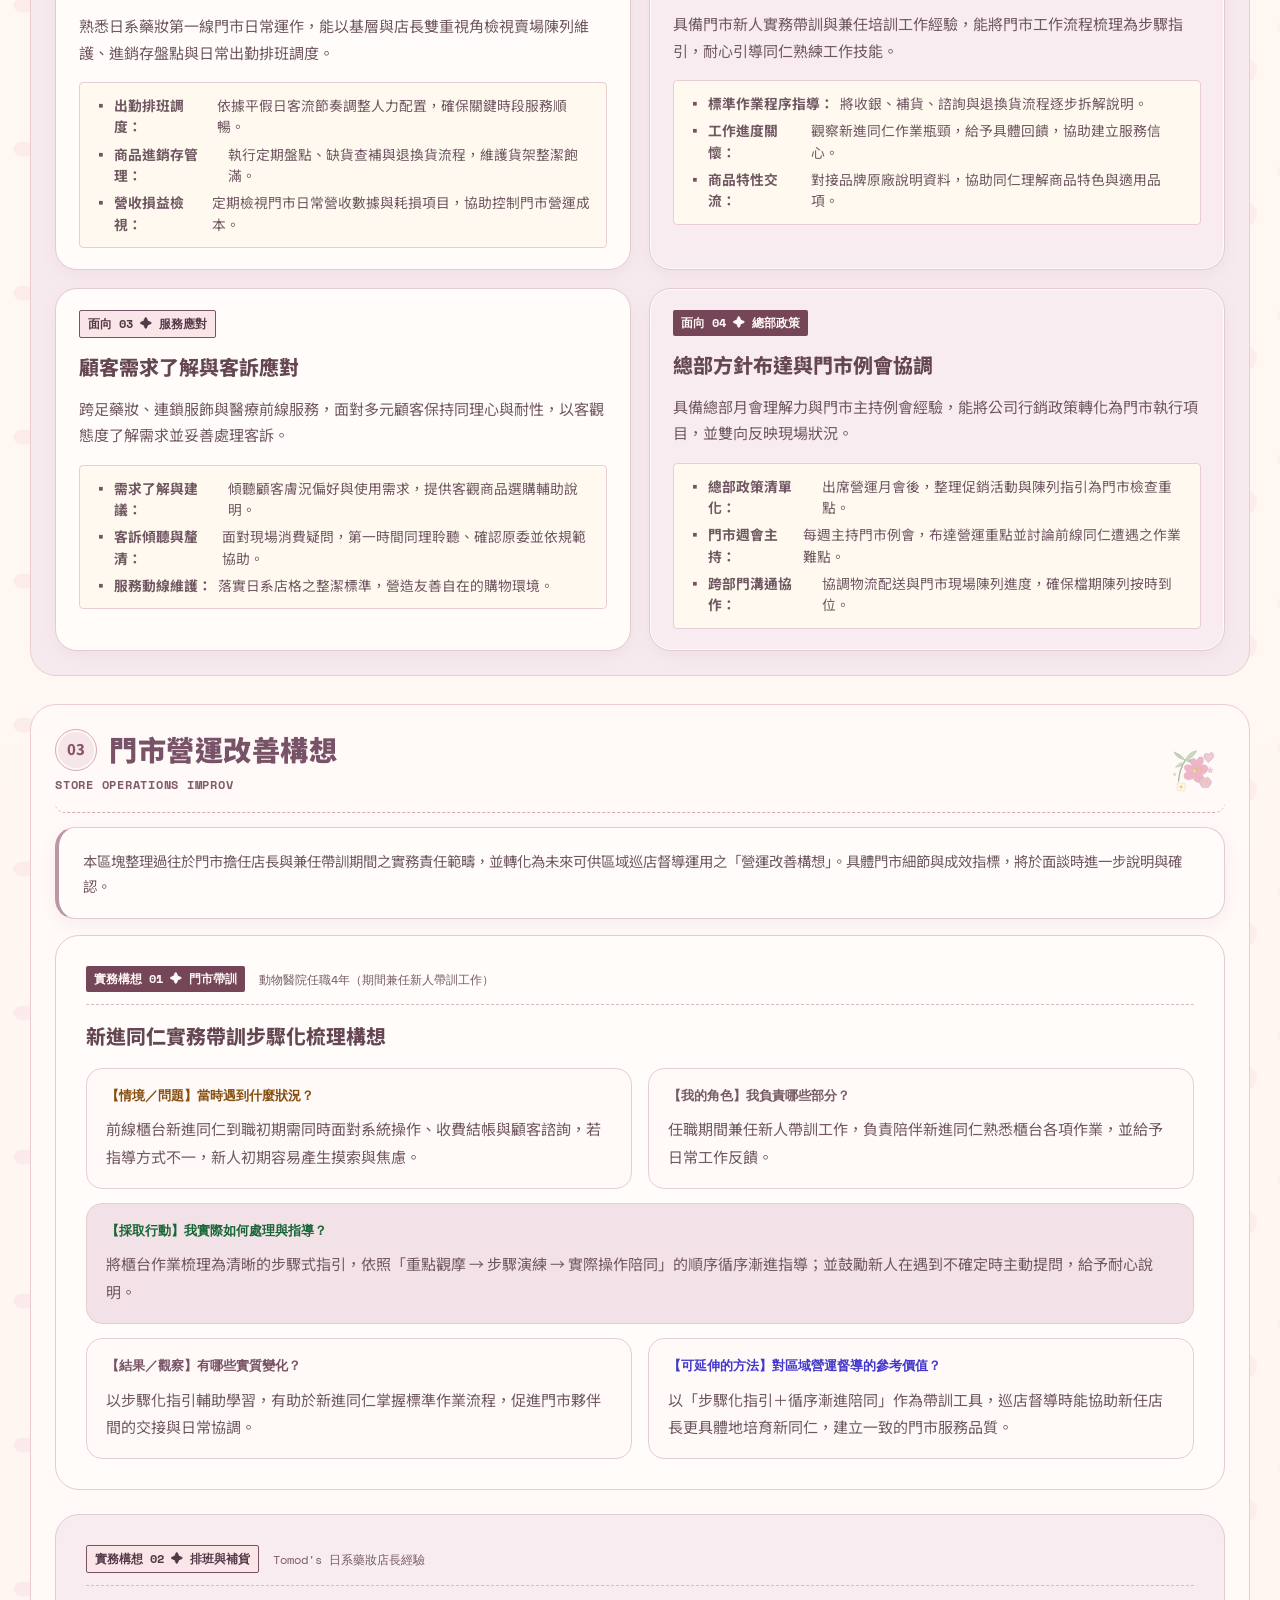
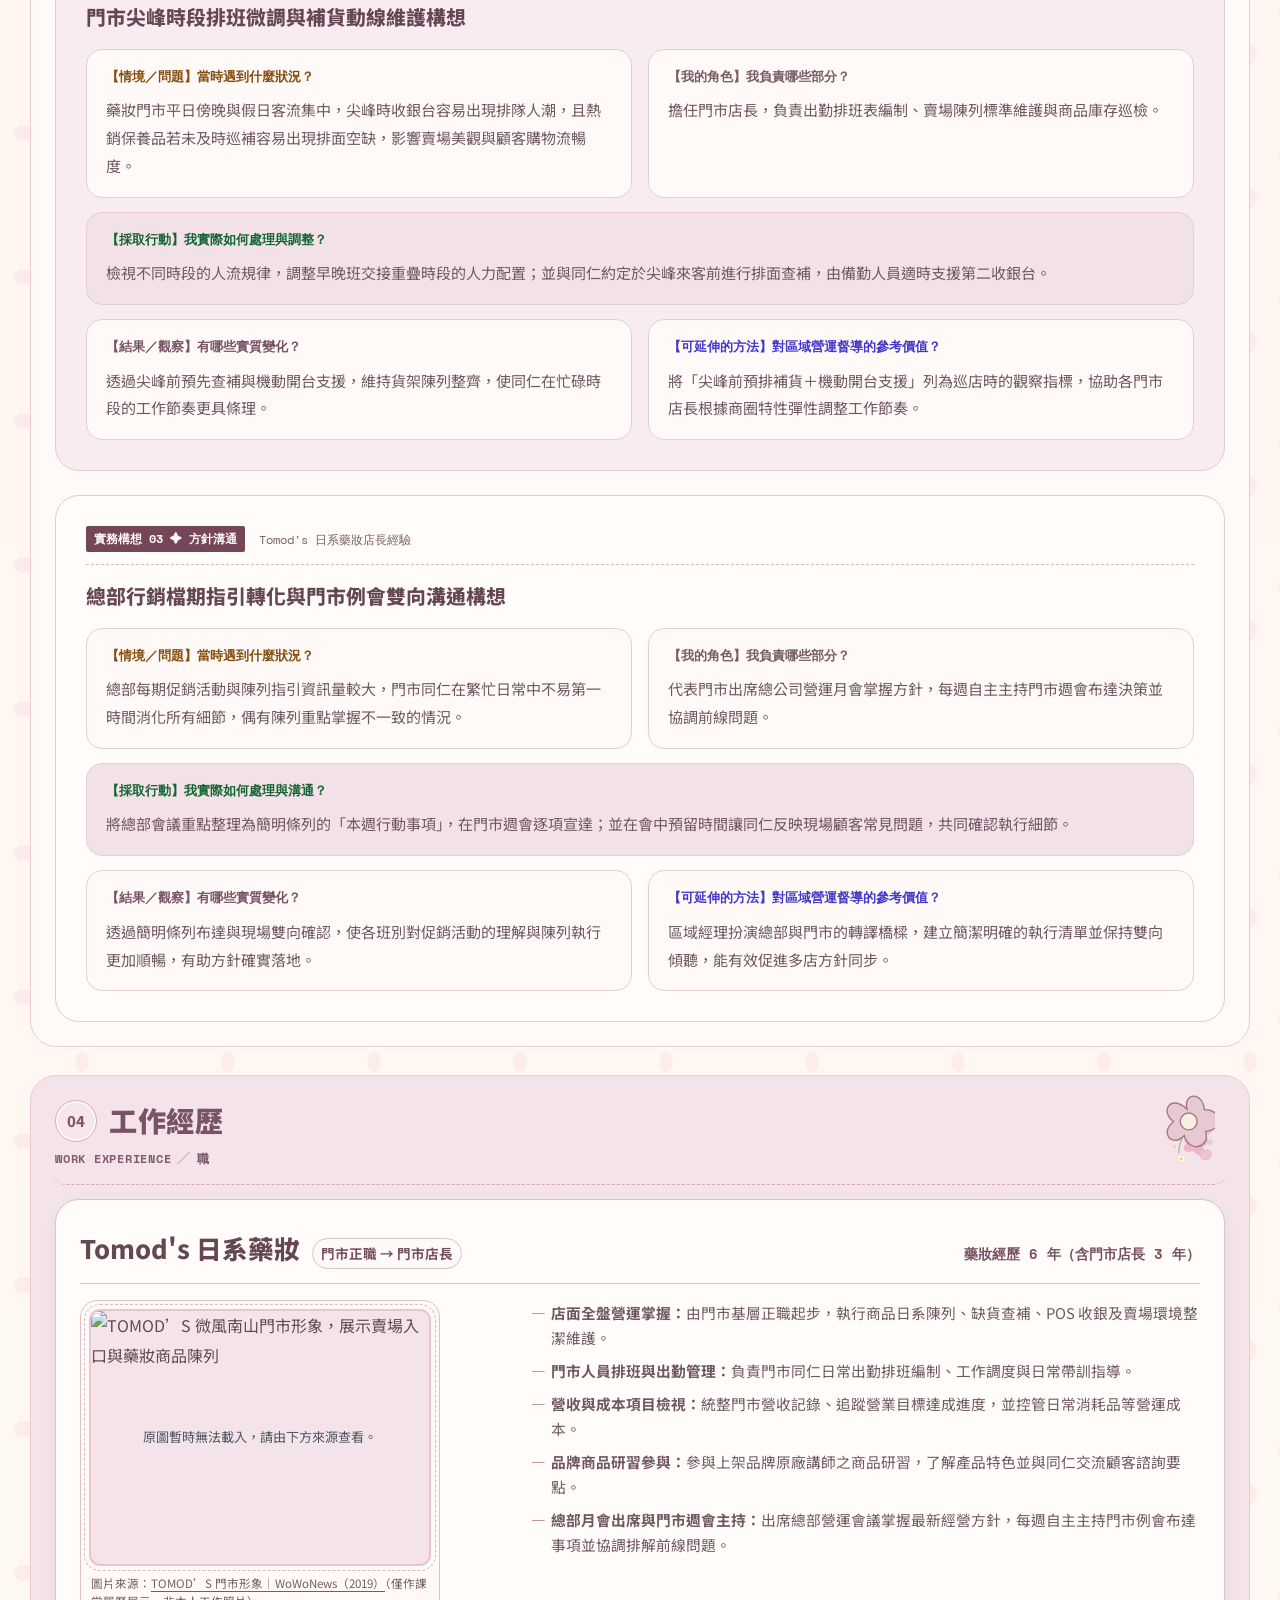
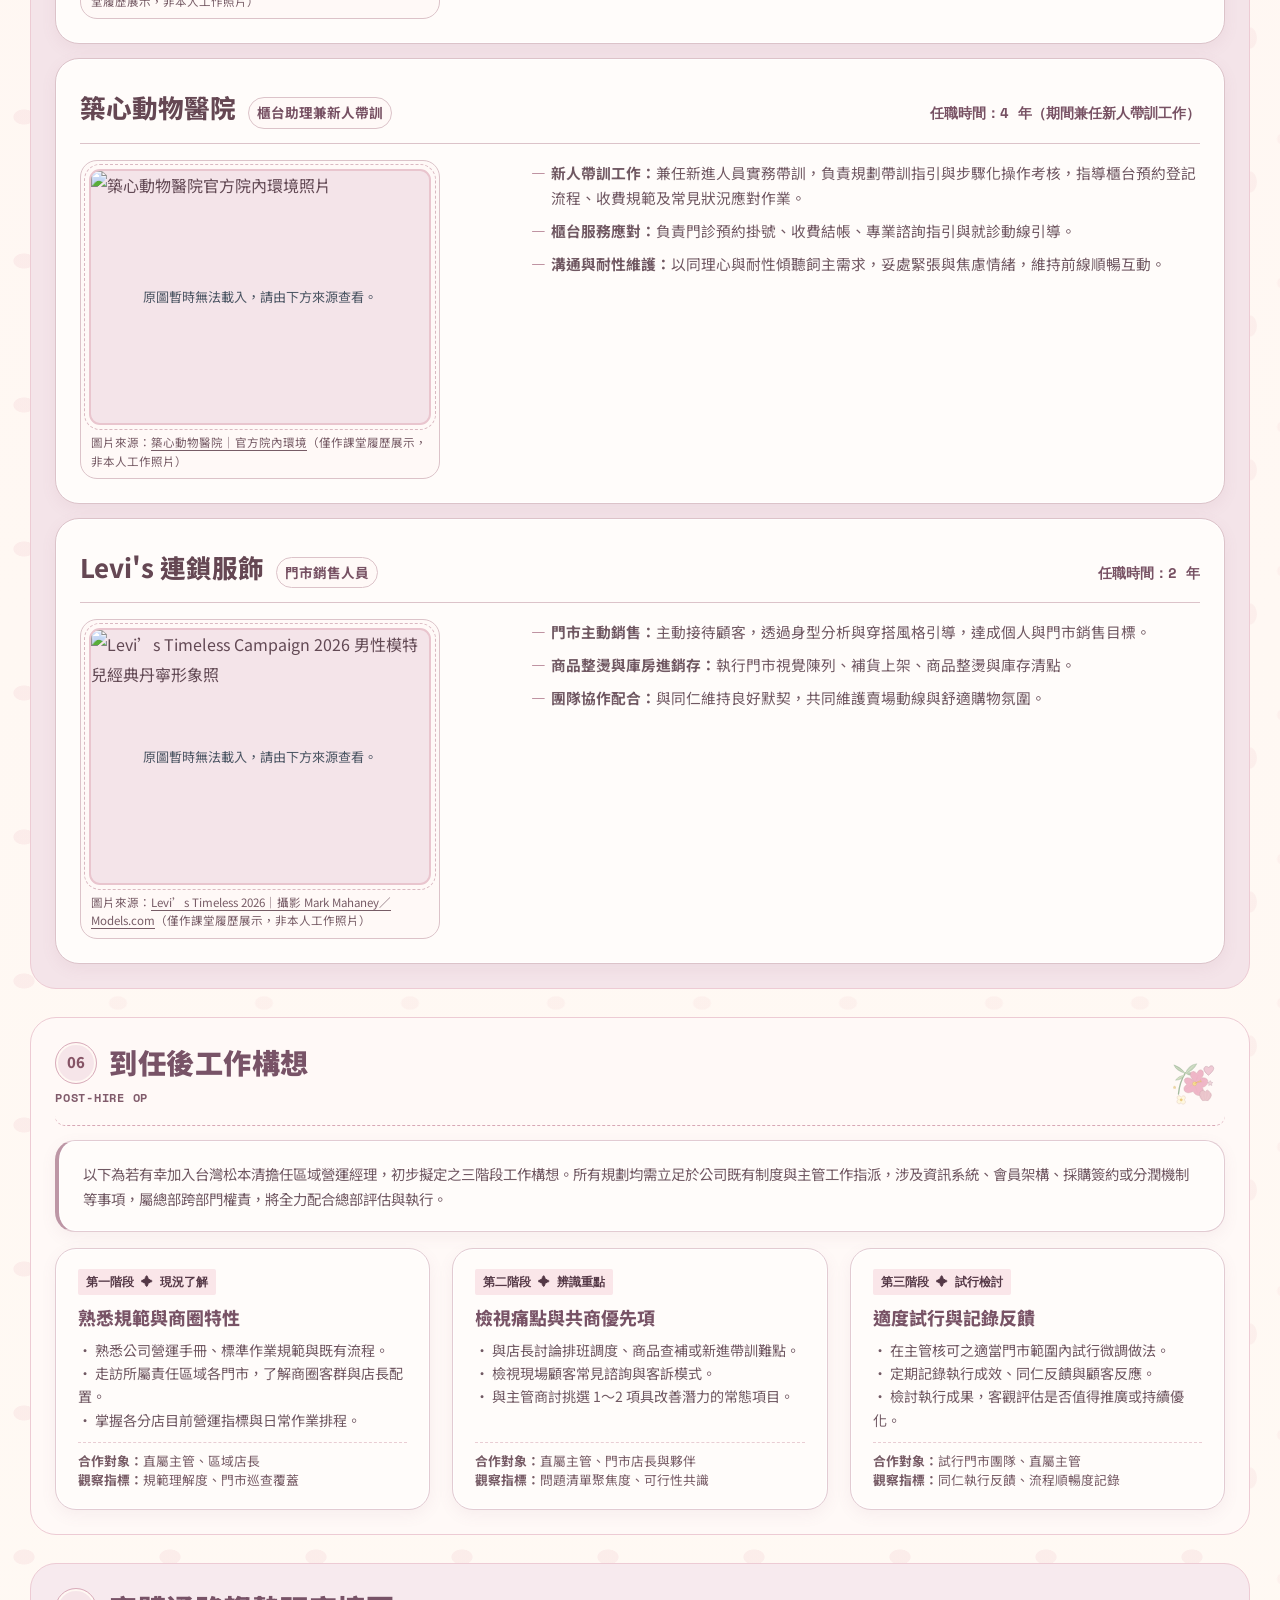
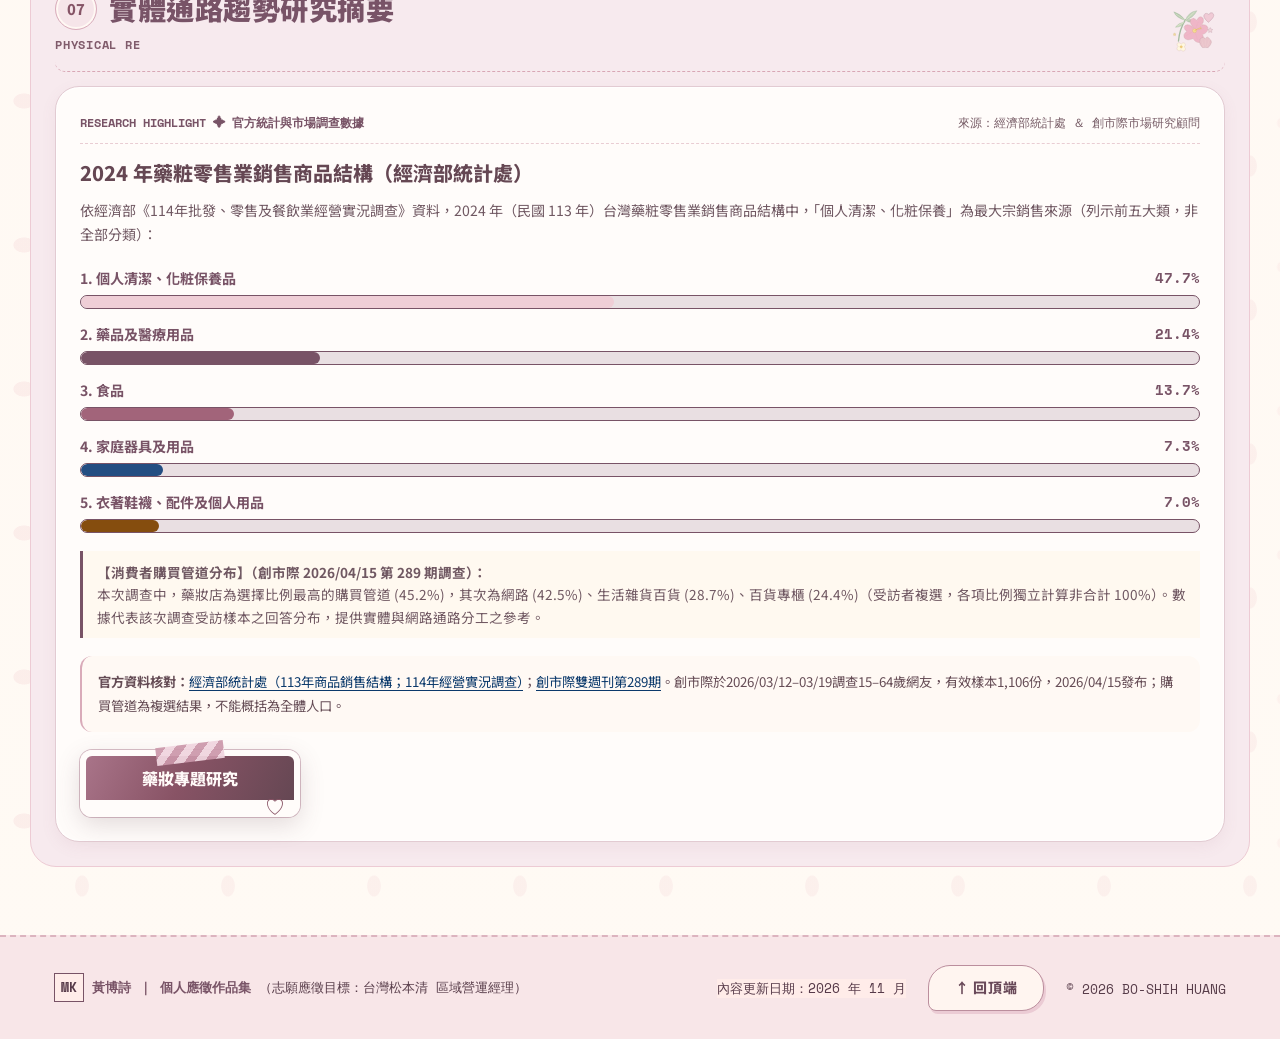
==== commit 283be52d: "Prefer real pink-flower ICO for browser tab and history: mobile/index.html" ====
--- a/mobile/index.html
+++ b/mobile/index.html
@@ -2,7 +2,7 @@
 <html lang="zh-TW">
 <head>
   <meta charset="UTF-8">
-  <link rel="icon" href="../assets/favicon-floral-20261114.svg" type="image/svg+xml">
+  <link rel="icon" href="../favicon.ico" type="image/x-icon">
   <meta http-equiv="refresh" content="0; url=../mobile.html">
   <script>window.location.replace('../mobile.html');</script>
   <title>正在轉跳至手機版...</title>
